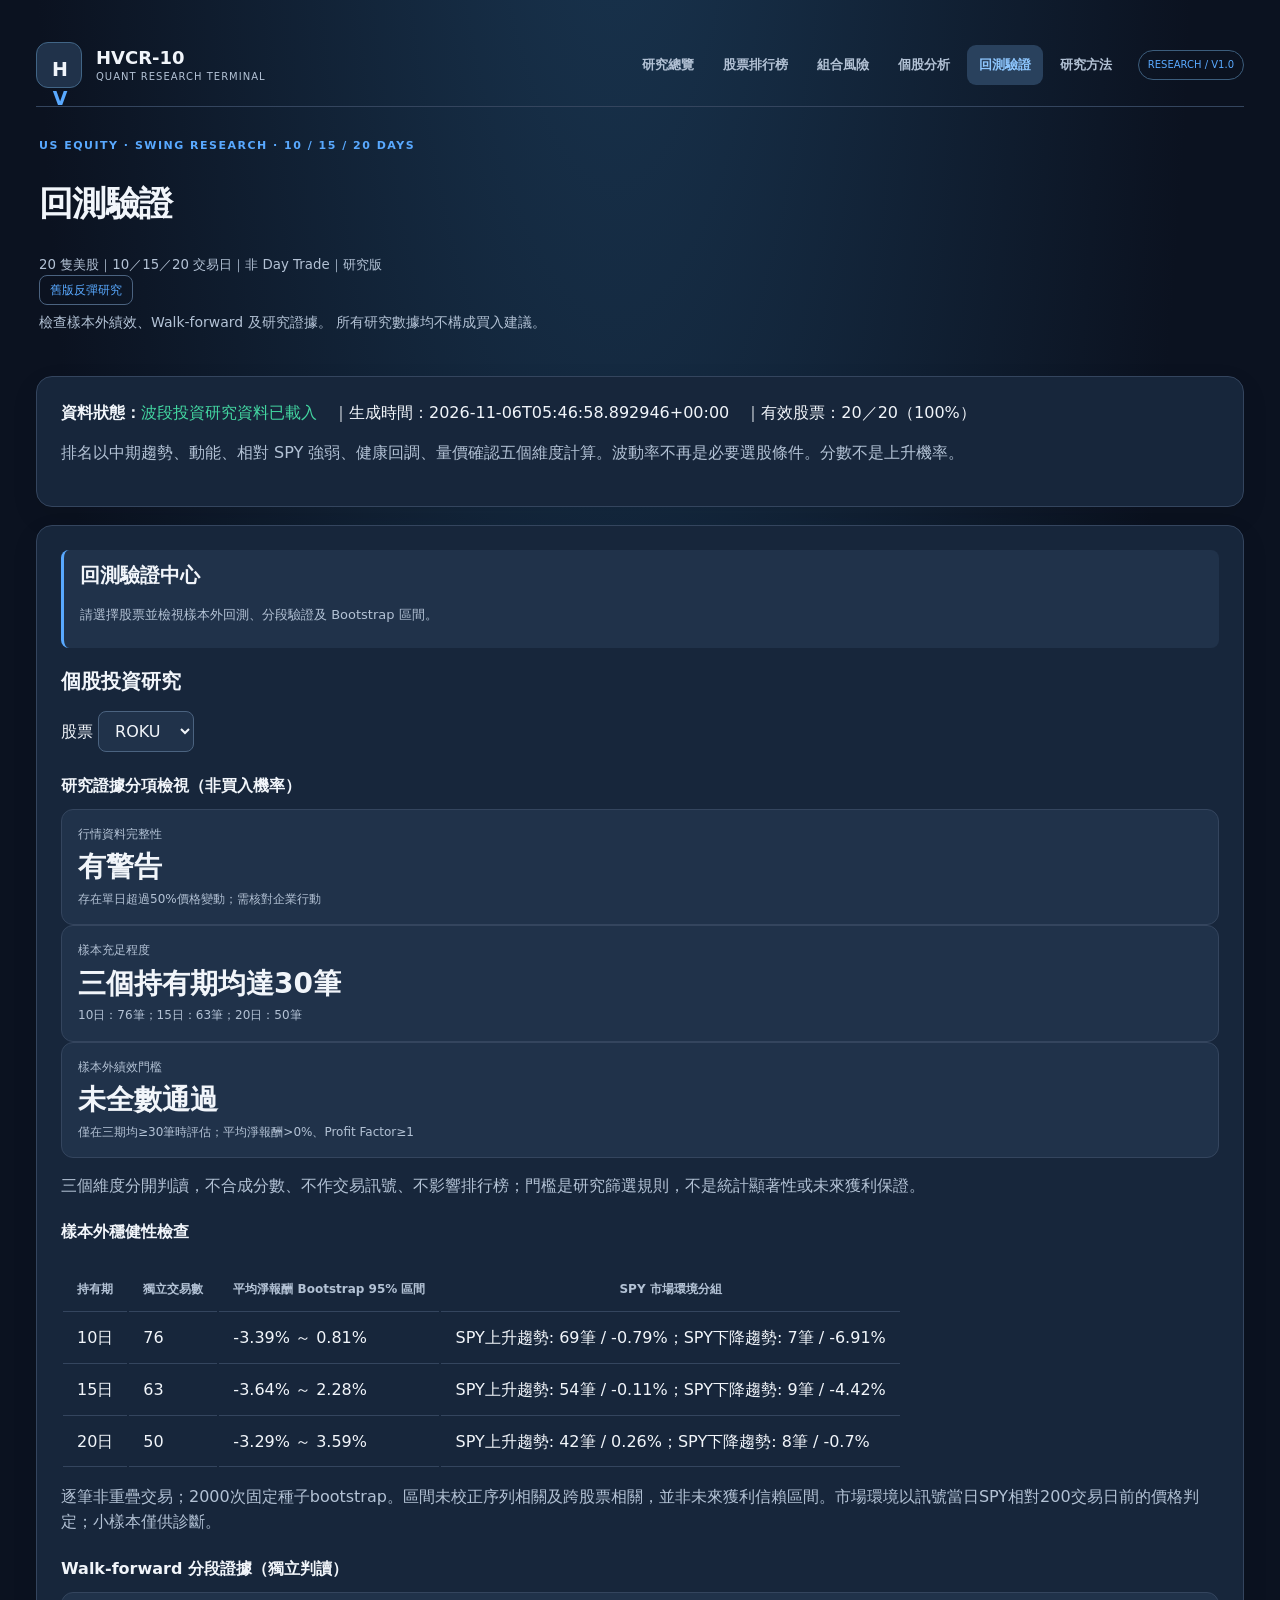
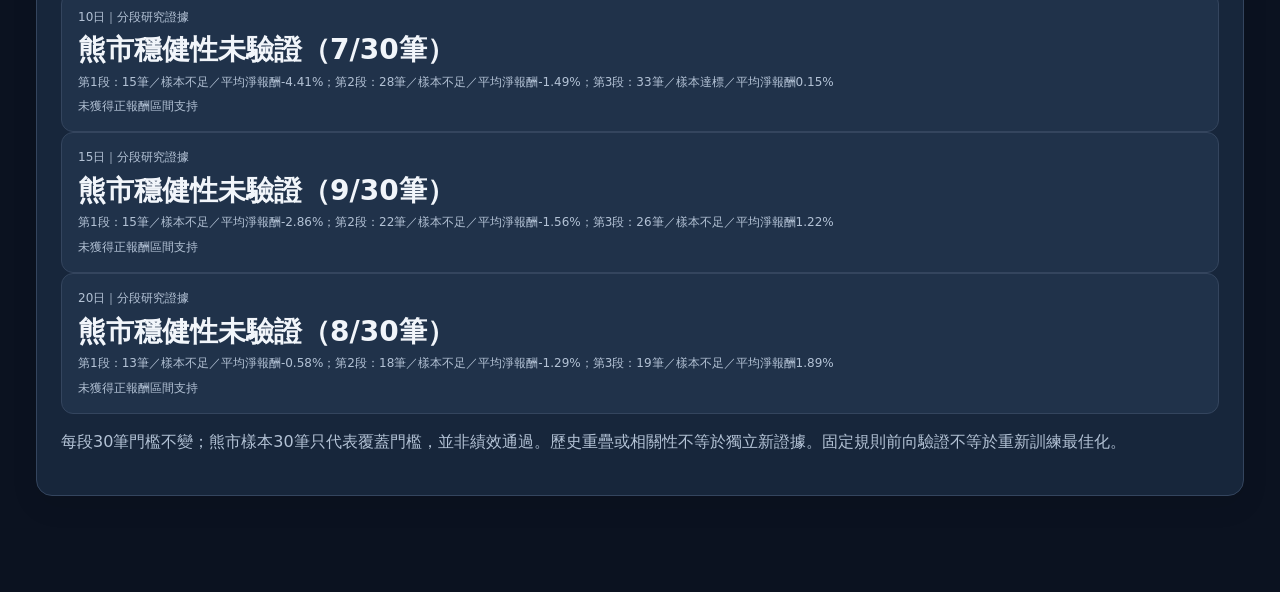
==== site/backtest.html @ 9430a30e "Add backtesting to six-section navigation" ====
<!doctype html><html lang="zh-Hant"><head><meta charset="utf-8"><meta name="viewport" content="width=device-width,initial-scale=1"><title>HVCR-10｜回測驗證</title><link rel="stylesheet" href="./quant-theme.css"><link rel="stylesheet" href="./workspace.css"></head><body data-page="backtest"><main id="top"><div class="terminal-shell"><div class="brand-mark">H<span>V</span></div><div class="brand-copy"><strong>HVCR-10</strong><small>QUANT RESEARCH TERMINAL</small></div><nav class="terminal-nav" aria-label="主要導覽"><a href="./overview.html">研究總覽</a><a href="./screener.html">股票排行榜</a><a href="./portfolio.html">組合風險</a><a href="./stock.html">個股分析</a><a href="./backtest.html">回測驗證</a><a href="./method.html">研究方法</a></nav><span class="terminal-version">RESEARCH / V1.0</span></div><div class="hero-head"><div class="hero-eyebrow">US EQUITY · SWING RESEARCH · 10 / 15 / 20 DAYS</div><div class="flex"><div><h1>回測驗證</h1><small>20 隻美股｜10／15／20 交易日｜非 Day Trade｜研究版</small></div><a href="./backtest.html">舊版反彈研究</a></div><p class="hero-subtitle">檢查樣本外績效、Walk-forward 及研究證據。 所有研究數據均不構成買入建議。</p></div>
<section class="panel" id="data-health"><div id="health">讀取報告中…</div><p class="muted">排名以中期趨勢、動能、相對 SPY 強弱、健康回調、量價確認五個維度計算。波動率不再是必要選股條件。分數不是上升機率。</p></section>
<div class="grid hero-metrics" id="summary"></div><section class="panel" id="exclusions" hidden></section><section class="panel overview-panel" id="overview" aria-label="快速研究概覽"><h2>10 秒研究總覽</h2><p class="muted">先看研究候選，再核對資料品質、財報風險及樣本證據。研究分數不是買入機率。</p><div class="grid" id="quick-overview"></div><div id="quick-list" class="scroll"></div></section>
<section class="panel" id="portfolio" aria-label="組合風險研究"><div class="flex"><h2>10／15／20 日組合風險研究</h2><label>持有期 <select id="portfolio-horizon"><option value="10">10 日</option><option value="15">15 日</option><option value="20">20 日</option></select></label></div><div id="portfolio-status" class="muted">載入組合研究資料中…</div><div id="portfolio-summary" class="grid"></div><div class="chart-grid"><div class="chart-card"><div class="chart-title">組合權益走勢 <small>歷史模擬 NAV</small></div><div id="equity-chart" class="chart-container"></div></div><div class="chart-card"><div class="chart-title">組合回撤 <small>相對歷史高點</small></div><div id="drawdown-chart" class="chart-container"></div></div></div><div id="portfolio-regime"></div><p class="muted">獨立研究組合、歷史模擬，非實盤績效；資金使用率與回撤不能視為未來預測。股票相關性為研究股票池的歷史日報酬相關性。</p></section>
<section class="panel" id="market-section"><h2>第一階段｜大市環境與事件風險</h2><div class="grid" id="market"></div><p class="muted">SPY／QQQ 趨勢與 VIX 只供風險判斷；財報日期未取得時顯示「待確認」，不代表沒有財報。</p></section>
<section class="panel" id="rankings"><div class="flex"><h2>投資研究機會排行榜</h2><div class="rank-controls"><label>搜尋 <input id="search-ticker" type="search" placeholder="股票代號" aria-label="搜尋股票代號"></label><label>狀態 <select id="filter-status"><option value="all">全部股票</option><option value="priority">優先研究</option><option value="watch">觀察名單</option></select></label><label>排序 <select id="sort"><option value="score">波段觀察分數（預設）</option><option value="mom">20日動能</option><option value="relative">相對 SPY 強度</option><option value="ticker">股票代號</option></select></label></div></div><div class="scroll"><table><thead><tr><th>排名</th><th>股票</th><th>價格</th><th>波段分數</th><th>研究狀態</th><th>財報風險</th><th>數據品質</th><th>20日動能</th><th>相對SPY</th><th>10日樣本外平均淨報酬</th><th>樣本數</th><th>行情日</th></tr></thead><tbody id="rows"></tbody></table></div><p><small>樣本外平均淨報酬是歷史測試結果，不是預測回報。排名不以該歷史回報直接排序，以免過度擬合。</small></p></section>
<section class="panel" id="stock"><div class="page-lead"><h2>回測驗證中心</h2><p>請選擇股票並檢視樣本外回測、分段驗證及 Bootstrap 區間。</p></div><div class="flex"><h2>個股投資研究</h2><label>股票 <select id="ticker"></select></label></div><div id="detail"></div><div id="research-confidence"></div><div id="risk-warnings"></div><div id="stage2"></div><div id="robustness"></div><div id="forward-evidence"></div></section>
<section class="panel" id="methodology"><h2>模型限制與方法</h2><p class="notice">目前為規則式研究分數，未經跨股票機率校準；尚未完整納入財報事件與估值因素；組合風險為歷史模擬，固定規則 walk-forward 並非重新調參驗證。不要將「優先研究」理解為買入建議。</p><p>回測：使用時間切分及 walk-forward 驗證；樣本外每隔持有期抽取非重疊候選日；候選日分數至少60分；訊號後下一交易日開盤入場，10／15／20交易日末收盤出場；單邊假設成本15bps、滑價10bps。這是歷史觀察，不是實際成交績效。</p></section>
</main><script defer src="./research-app.js"></script></body></html>
---- site/quant-theme.css ----
/* HVCR-10 Professional Quant Terminal Design System v1.0 */
:root{color-scheme:dark;--bg:#0B1220;--surface:#17263B;--surface-raised:#20324A;--surface-hover:#29415D;--border:#34455E;--border-strong:#4B6380;--text-primary:#F1F5FA;--text-secondary:#B3C2D5;--text-muted:#9BAEC4;--accent:#59A9FF;--positive:#43D6A1;--negative:#FF7185;--warning:#F3C66B;--font-ui:Inter,"Noto Sans TC",system-ui,-apple-system,sans-serif;--radius-sm:8px;--radius-md:12px;--radius-lg:16px;--space-2:8px;--space-3:12px;--space-4:16px;--space-6:24px}
*,*::before,*::after{box-sizing:border-box}
body{background:var(--bg);color:var(--text-primary);font-family:var(--font-ui);line-height:1.55}
.panel{background:var(--surface);border:1px solid var(--border);border-radius:var(--radius-lg);padding:var(--space-6)}
.stat,.metric,.hero>div{background:var(--surface-raised);border-radius:var(--radius-md);padding:var(--space-4)}
.stat b,.metric strong,.hero strong{font-variant-numeric:tabular-nums;font-weight:650}
h1,h2,h3,h4{color:var(--text-primary)}
small,.muted,th{color:var(--text-secondary)}
a{color:var(--accent);text-underline-offset:3px}
a:hover{color:#A8D5FF}
.good,.yes{color:var(--positive)}
.warn{color:var(--warning)}
.is-positive{color:var(--positive)}.is-negative{color:var(--negative)}.is-warning{color:var(--warning)}.is-selected{color:var(--accent)}
button,select,input{background:var(--surface-raised);color:var(--text-primary);border:1px solid var(--border-strong);border-radius:var(--radius-sm);min-height:40px;padding:9px 12px;font:inherit}
button{cursor:pointer}
button:hover,select:hover{background:var(--surface-hover)}
:focus-visible{outline:2px solid var(--accent);outline-offset:3px}
table{font-variant-numeric:tabular-nums}
th,td{border-bottom:1px solid var(--border);padding:12px 14px}
th{font-size:12px;font-weight:600}
tbody tr:hover{background:var(--surface-raised)}
.pill,.tag,.chip{border-color:var(--border-strong)}
.notice{border-left:3px solid var(--warning);background:#302B25;color:var(--text-primary);padding:12px 14px;border-radius:0 var(--radius-sm) var(--radius-sm) 0}
.bar{background:var(--surface-raised)}.bar i{background:var(--accent)}
.scroll{overflow-x:auto;-webkit-overflow-scrolling:touch}
@media(max-width:768px){main{padding:12px}.panel{padding:16px}.stat b,.metric strong,.hero strong{font-size:22px}th,td{padding:10px}}
@media(prefers-reduced-motion:reduce){*,*::before,*::after{animation-duration:.01ms!important;transition-duration:.01ms!important;scroll-behavior:auto!important}}

main{max-width:1440px;margin:auto;padding:20px 28px}.terminal-shell{display:flex;gap:14px;align-items:center;flex-wrap:wrap;border-bottom:1px solid var(--border);padding:14px 0}.brand-mark{padding:12px;border-radius:12px;background:var(--surface-raised);font-weight:800}.brand-mark span{color:var(--accent)}.brand-copy{display:flex;flex-direction:column}.terminal-nav{display:flex;gap:12px;flex-wrap:wrap;margin-left:auto}.terminal-nav a{font-size:13px;text-decoration:none}.terminal-version,.hero-eyebrow{color:var(--accent);font-size:11px}.hero-head{padding:32px 0}.hero-subtitle{color:var(--text-secondary)}.overview-panel{border-color:#365b7d}.hero-metrics .stat{background:#203b57}.rank-controls{display:flex;gap:10px;flex-wrap:wrap}.chart-grid{display:grid;grid-template-columns:repeat(2,minmax(0,1fr));gap:14px;margin:18px 0}.chart-card{background:#111e30;border:1px solid var(--border);border-radius:12px;padding:16px;min-width:0}.chart-title{font-weight:700}.chart-container svg{width:100%;height:220px}.chart-axis{display:flex;justify-content:space-between;color:var(--text-muted);font-size:11px}@media(max-width:768px){main{padding:12px}.chart-grid{grid-template-columns:1fr}.terminal-nav{order:3;width:100%;overflow:auto}.chart-container svg{height:170px}}
---- site/workspace.css ----
/* HVCR-10 Workspace v2 — six focused research pages */
body{background:radial-gradient(ellipse at 48% -15%,#193550 0%,transparent 62%),#0B1220}
main{max-width:1360px;margin:auto;padding:22px 28px 70px}
.terminal-shell{display:flex;align-items:center;gap:14px;flex-wrap:wrap;border-bottom:1px solid #34455E;padding:12px 0 18px}
.brand-mark{width:46px;height:46px;display:grid;place-items:center;border:1px solid #416586;background:#20324A;border-radius:12px;font-weight:800;font-size:19px;letter-spacing:-2px}
.brand-mark span{color:#59A9FF}.brand-copy{display:flex;flex-direction:column;line-height:1.35}.brand-copy strong{font-size:18px}.brand-copy small{font-size:10px;letter-spacing:1px}
.terminal-nav{display:flex;gap:5px;flex-wrap:wrap;margin-left:auto}.terminal-nav a{padding:10px 12px;text-decoration:none;border-radius:9px;color:#B3C2D5;font-size:13px;font-weight:600}.terminal-nav a:hover{background:#20324A;color:#F1F5FA}
body[data-page="overview"] .terminal-nav a[href$="overview.html"],body[data-page="screener"] .terminal-nav a[href$="screener.html"],body[data-page="stock"] .terminal-nav a[href$="stock.html"],body[data-page="backtest"] .terminal-nav a[href$="backtest.html"],body[data-page="portfolio"] .terminal-nav a[href$="portfolio.html"],body[data-page="method"] .terminal-nav a[href$="method.html"]{background:#29415D;color:#8EC7FF}
.terminal-version{font-size:10px;color:#59A9FF;border:1px solid #3C5D7C;padding:6px 9px;border-radius:20px}
.hero-head{padding:30px 3px 14px}.hero-head h1{font-size:clamp(26px,3vw,34px);letter-spacing:-.6px}.hero-eyebrow{color:#59A9FF;font-size:11px;font-weight:700;letter-spacing:1.5px;margin-bottom:8px}.hero-subtitle{color:#B3C2D5;font-size:14px;margin:10px 0}.hero-head .flex>a{font-size:12px;text-decoration:none;border:1px solid #4B6380;border-radius:8px;padding:7px 10px}
.panel{margin:18px 0;padding:24px;border-radius:16px;box-shadow:0 10px 28px #00000015}.panel h2{font-size:20px;margin:0 0 14px}.panel h3{font-size:16px;margin:22px 0 10px}
.grid{gap:14px}.stat{border:1px solid #34455E;display:flex;flex-direction:column;gap:7px}.stat b{font-size:clamp(20px,2.4vw,28px);line-height:1.2;font-variant-numeric:tabular-nums}.stat small{font-size:12px;line-height:1.45}
.hero-metrics .stat{background:linear-gradient(140deg,#203B57,#17263B)}.overview-panel{border-color:#3A5A7A;background:linear-gradient(140deg,#1B304A,#17263B)}
#quick-list{margin-top:18px}.rank-controls{display:flex;align-items:center;flex-wrap:wrap;gap:12px}.rank-controls label{display:flex;align-items:center;gap:8px;font-size:12px;color:#B3C2D5}
#rankings tbody button{background:#1E3C58;border-color:#3A6487;color:#A6D4FF;font-weight:700;min-height:32px;padding:5px 11px}#rankings td:nth-child(4){color:#59A9FF;font-weight:700}
.chart-grid{display:grid;grid-template-columns:repeat(2,minmax(0,1fr));gap:16px;margin:20px 0}.chart-card{background:#111F31;border:1px solid #34455E;border-radius:12px;padding:18px;min-width:0}.chart-title{font-size:14px;font-weight:700;display:flex;justify-content:space-between;gap:10px;margin-bottom:12px}.chart-container svg{display:block;width:100%;height:230px}.chart-axis{display:flex;justify-content:space-between;color:#9BAEC4;font-size:11px}
.page-lead{border-left:3px solid #59A9FF;padding:10px 16px;background:#20324A;border-radius:8px;margin-bottom:18px}.page-lead p{color:#B3C2D5;font-size:13px}
body[data-page="overview"] #rankings,body[data-page="overview"] #stock,body[data-page="overview"] #portfolio,body[data-page="overview"] #methodology{display:none}
body[data-page="screener"] #overview,body[data-page="screener"] #stock,body[data-page="screener"] #portfolio,body[data-page="screener"] #methodology,body[data-page="screener"] #market-section,body[data-page="screener"] .hero-metrics{display:none}
body[data-page="stock"] #overview,body[data-page="stock"] #rankings,body[data-page="stock"] #portfolio,body[data-page="stock"] #methodology,body[data-page="stock"] #market-section,body[data-page="stock"] .hero-metrics{display:none}
body[data-page="backtest"] #overview,body[data-page="backtest"] #rankings,body[data-page="backtest"] #portfolio,body[data-page="backtest"] #methodology,body[data-page="backtest"] #market-section,body[data-page="backtest"] .hero-metrics{display:none}
body[data-page="backtest"] #detail,body[data-page="backtest"] #risk-warnings,body[data-page="backtest"] #stage2{display:none}
body[data-page="portfolio"] #overview,body[data-page="portfolio"] #rankings,body[data-page="portfolio"] #stock,body[data-page="portfolio"] #methodology,body[data-page="portfolio"] #market-section,body[data-page="portfolio"] .hero-metrics{display:none}
body[data-page="method"] #overview,body[data-page="method"] #rankings,body[data-page="method"] #stock,body[data-page="method"] #portfolio,body[data-page="method"] .hero-metrics{display:none}
body[data-page="method"] #market-section{display:none}
@media(max-width:1080px){.terminal-nav{order:3;flex-basis:100%;margin-left:0;overflow-x:auto;flex-wrap:nowrap}.terminal-nav a{white-space:nowrap}}
@media(max-width:768px){main{padding:12px 12px 40px}.panel{padding:16px;margin:12px 0}.hero-head{padding:22px 2px 10px}.chart-grid{grid-template-columns:1fr}.chart-container svg{height:185px}.hero-metrics{grid-template-columns:repeat(2,minmax(0,1fr))}.rank-controls{width:100%}.rank-controls label{flex:1;min-width:120px}.rank-controls input{max-width:150px}}
@media(max-width:390px){.hero-metrics{grid-template-columns:1fr}.terminal-version{display:none}}
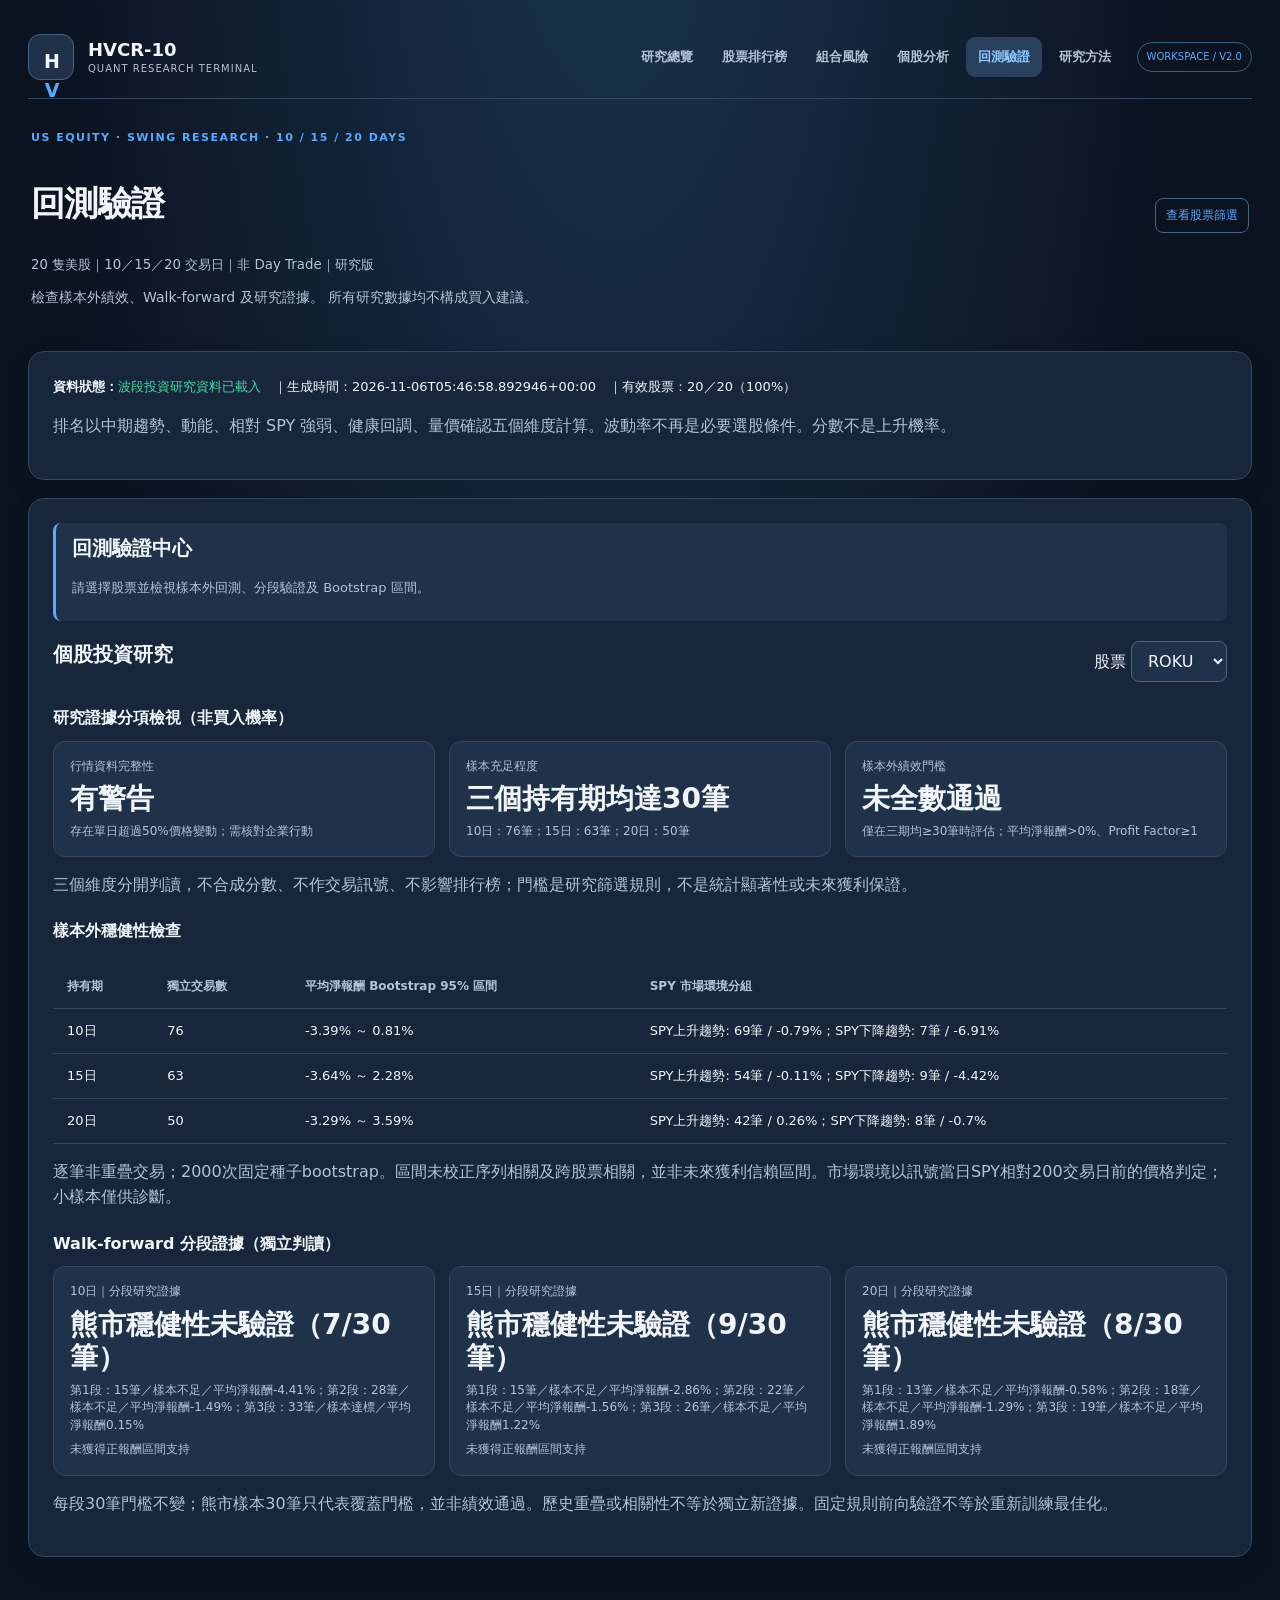
==== commit fefbb3c6: "Finalize workspace v2 labels and remove misleading legacy link" ====
--- a/site/backtest.html
+++ b/site/backtest.html
@@ -1,4 +1,4 @@
-<!doctype html><html lang="zh-Hant"><head><meta charset="utf-8"><meta name="viewport" content="width=device-width,initial-scale=1"><title>HVCR-10｜回測驗證</title><link rel="stylesheet" href="./quant-theme.css"><link rel="stylesheet" href="./workspace.css"></head><body data-page="backtest"><main id="top"><div class="terminal-shell"><div class="brand-mark">H<span>V</span></div><div class="brand-copy"><strong>HVCR-10</strong><small>QUANT RESEARCH TERMINAL</small></div><nav class="terminal-nav" aria-label="主要導覽"><a href="./overview.html">研究總覽</a><a href="./screener.html">股票排行榜</a><a href="./portfolio.html">組合風險</a><a href="./stock.html">個股分析</a><a href="./backtest.html">回測驗證</a><a href="./method.html">研究方法</a></nav><span class="terminal-version">RESEARCH / V1.0</span></div><div class="hero-head"><div class="hero-eyebrow">US EQUITY · SWING RESEARCH · 10 / 15 / 20 DAYS</div><div class="flex"><div><h1>回測驗證</h1><small>20 隻美股｜10／15／20 交易日｜非 Day Trade｜研究版</small></div><a href="./backtest.html">舊版反彈研究</a></div><p class="hero-subtitle">檢查樣本外績效、Walk-forward 及研究證據。 所有研究數據均不構成買入建議。</p></div>
+<!doctype html><html lang="zh-Hant"><head><meta charset="utf-8"><meta name="viewport" content="width=device-width,initial-scale=1"><title>HVCR-10｜回測驗證</title><link rel="stylesheet" href="./quant-theme.css"><link rel="stylesheet" href="./workspace.css"></head><body data-page="backtest"><main id="top"><div class="terminal-shell"><div class="brand-mark">H<span>V</span></div><div class="brand-copy"><strong>HVCR-10</strong><small>QUANT RESEARCH TERMINAL</small></div><nav class="terminal-nav" aria-label="主要導覽"><a href="./overview.html">研究總覽</a><a href="./screener.html">股票排行榜</a><a href="./portfolio.html">組合風險</a><a href="./stock.html">個股分析</a><a href="./backtest.html">回測驗證</a><a href="./method.html">研究方法</a></nav><span class="terminal-version">WORKSPACE / V2.0</span></div><div class="hero-head"><div class="hero-eyebrow">US EQUITY · SWING RESEARCH · 10 / 15 / 20 DAYS</div><div class="flex"><div><h1>回測驗證</h1><small>20 隻美股｜10／15／20 交易日｜非 Day Trade｜研究版</small></div><a href="./screener.html">查看股票篩選</a></div><p class="hero-subtitle">檢查樣本外績效、Walk-forward 及研究證據。 所有研究數據均不構成買入建議。</p></div>
 <section class="panel" id="data-health"><div id="health">讀取報告中…</div><p class="muted">排名以中期趨勢、動能、相對 SPY 強弱、健康回調、量價確認五個維度計算。波動率不再是必要選股條件。分數不是上升機率。</p></section>
 <div class="grid hero-metrics" id="summary"></div><section class="panel" id="exclusions" hidden></section><section class="panel overview-panel" id="overview" aria-label="快速研究概覽"><h2>10 秒研究總覽</h2><p class="muted">先看研究候選，再核對資料品質、財報風險及樣本證據。研究分數不是買入機率。</p><div class="grid" id="quick-overview"></div><div id="quick-list" class="scroll"></div></section>
 <section class="panel" id="portfolio" aria-label="組合風險研究"><div class="flex"><h2>10／15／20 日組合風險研究</h2><label>持有期 <select id="portfolio-horizon"><option value="10">10 日</option><option value="15">15 日</option><option value="20">20 日</option></select></label></div><div id="portfolio-status" class="muted">載入組合研究資料中…</div><div id="portfolio-summary" class="grid"></div><div class="chart-grid"><div class="chart-card"><div class="chart-title">組合權益走勢 <small>歷史模擬 NAV</small></div><div id="equity-chart" class="chart-container"></div></div><div class="chart-card"><div class="chart-title">組合回撤 <small>相對歷史高點</small></div><div id="drawdown-chart" class="chart-container"></div></div></div><div id="portfolio-regime"></div><p class="muted">獨立研究組合、歷史模擬，非實盤績效；資金使用率與回撤不能視為未來預測。股票相關性為研究股票池的歷史日報酬相關性。</p></section>
--- a/site/workspace.css
+++ b/site/workspace.css
@@ -26,3 +26,18 @@
 @media(max-width:1080px){.terminal-nav{order:3;flex-basis:100%;margin-left:0;overflow-x:auto;flex-wrap:nowrap}.terminal-nav a{white-space:nowrap}}
 @media(max-width:768px){main{padding:12px 12px 40px}.panel{padding:16px;margin:12px 0}.hero-head{padding:22px 2px 10px}.chart-grid{grid-template-columns:1fr}.chart-container svg{height:185px}.hero-metrics{grid-template-columns:repeat(2,minmax(0,1fr))}.rank-controls{width:100%}.rank-controls label{flex:1;min-width:120px}.rank-controls input{max-width:150px}}
 @media(max-width:390px){.hero-metrics{grid-template-columns:1fr}.terminal-version{display:none}}
+
+/* Restored layout primitives formerly defined inline in swing.html */
+html{scroll-behavior:smooth}body{margin:0}h1,h2,h3,p{overflow-wrap:break-word}
+.grid{display:grid;grid-template-columns:repeat(auto-fit,minmax(min(100%,210px),1fr));gap:14px}
+.flex{display:flex;align-items:center;justify-content:space-between;gap:14px;flex-wrap:wrap}
+.stat{min-width:0}.stat small,.stat b{display:block}
+table{width:100%;border-collapse:collapse;text-align:left;font-size:13px}
+th{white-space:nowrap}td{vertical-align:top}button{transition:background .15s}
+.scroll{max-width:100%}.bar{height:9px;border-radius:20px;overflow:hidden}.bar i{display:block;height:100%;border-radius:20px}
+#rankings .scroll{margin-top:16px}#rankings table{min-width:1060px}
+#quick-list table{min-width:650px}#stock .scroll table{min-width:620px}
+#health{font-size:13px;line-height:1.7}.hero-head small{color:#B3C2D5}
+#portfolio-summary .stat b{font-size:23px}
+@media(max-width:768px){.grid{grid-template-columns:repeat(2,minmax(0,1fr))}.flex{align-items:flex-start}.stat{padding:12px}.stat b{font-size:21px}}
+@media(max-width:430px){.grid{grid-template-columns:1fr}#portfolio-summary.grid,#quick-overview.grid{grid-template-columns:repeat(2,minmax(0,1fr))}}
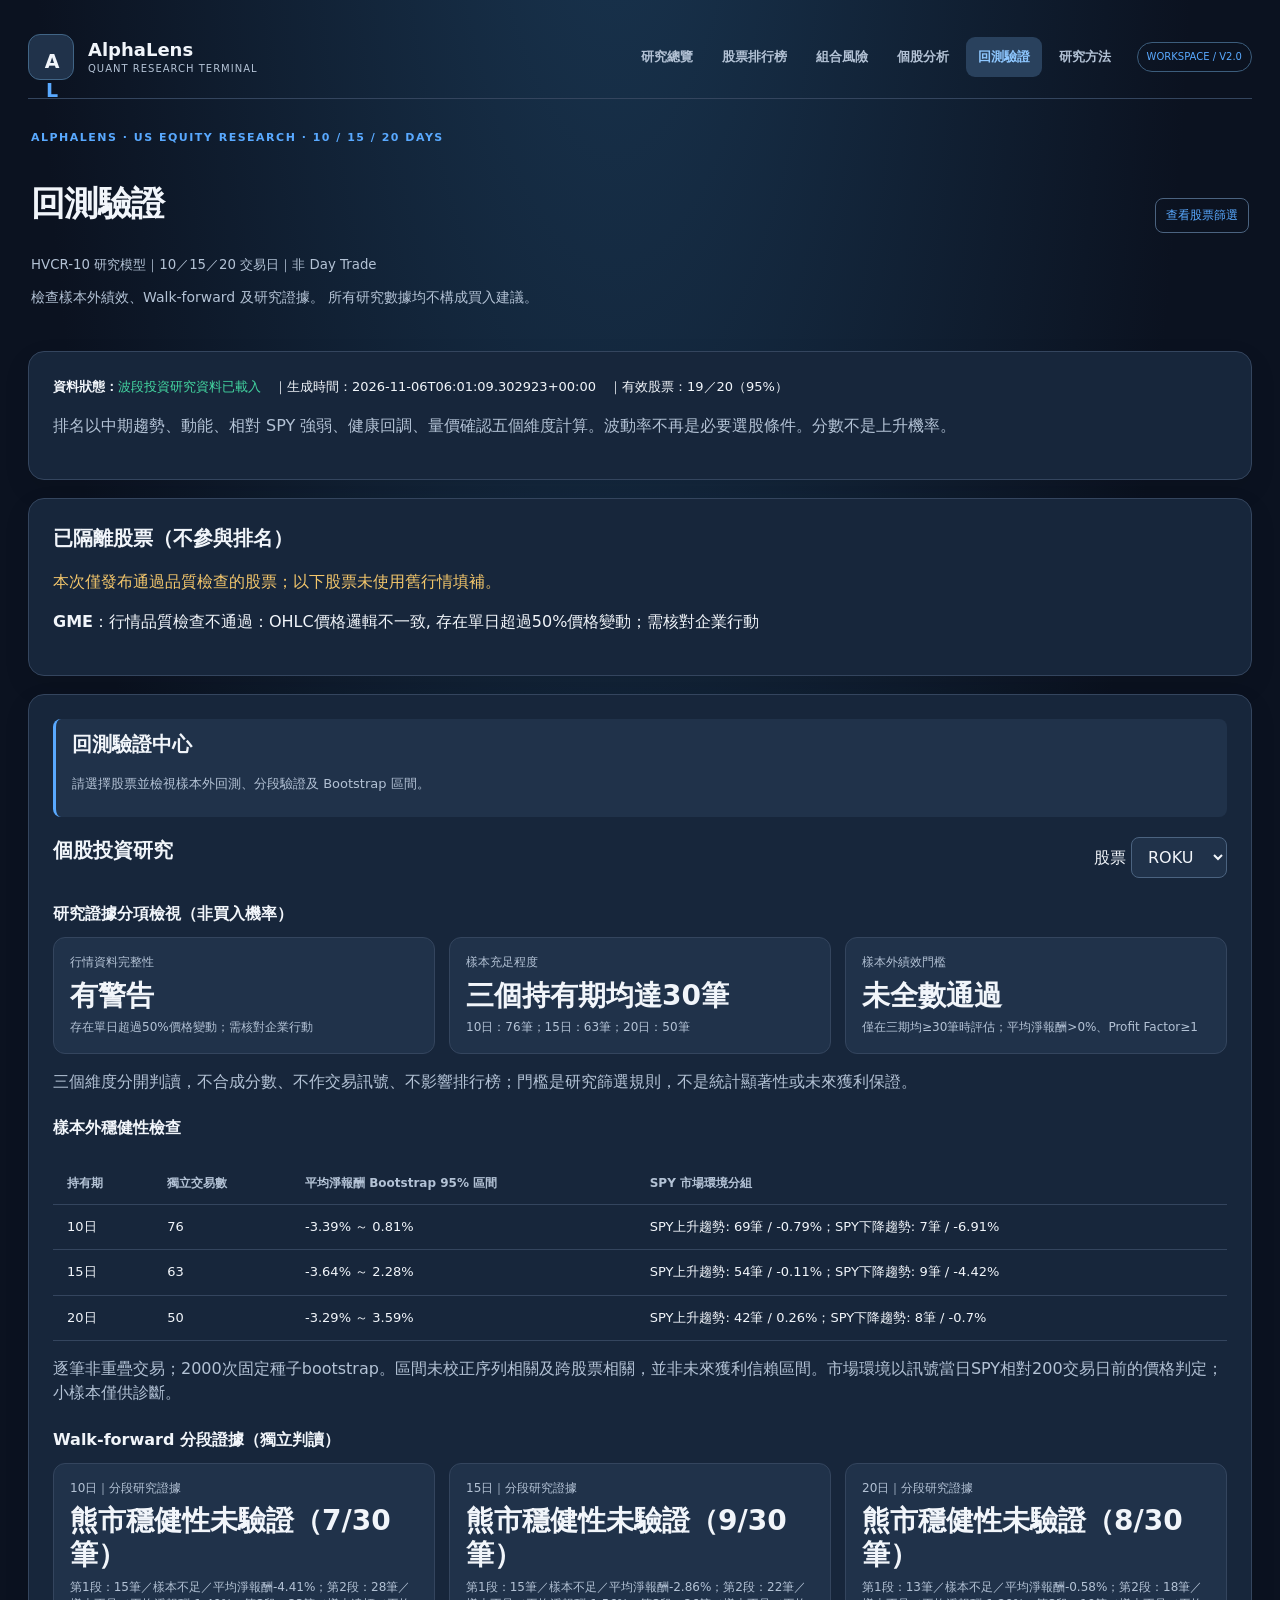
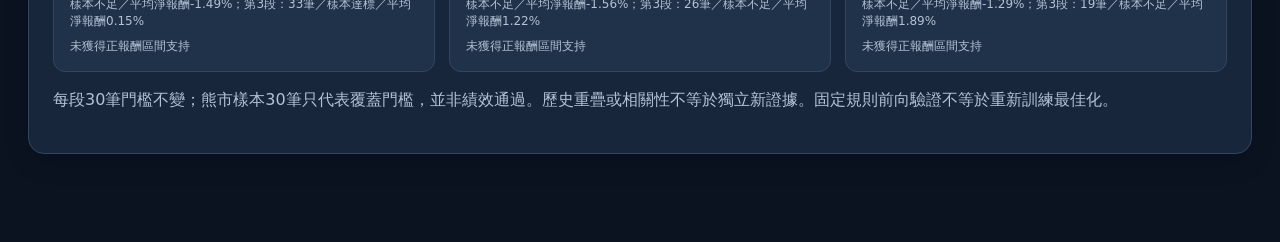
==== commit 938ca3ec: "Rebrand site/backtest.html as AlphaLens research terminal" ====
--- a/site/backtest.html
+++ b/site/backtest.html
@@ -1,4 +1,4 @@
-<!doctype html><html lang="zh-Hant"><head><meta charset="utf-8"><meta name="viewport" content="width=device-width,initial-scale=1"><title>HVCR-10｜回測驗證</title><link rel="stylesheet" href="./quant-theme.css"><link rel="stylesheet" href="./workspace.css"></head><body data-page="backtest"><main id="top"><div class="terminal-shell"><div class="brand-mark">H<span>V</span></div><div class="brand-copy"><strong>HVCR-10</strong><small>QUANT RESEARCH TERMINAL</small></div><nav class="terminal-nav" aria-label="主要導覽"><a href="./overview.html">研究總覽</a><a href="./screener.html">股票排行榜</a><a href="./portfolio.html">組合風險</a><a href="./stock.html">個股分析</a><a href="./backtest.html">回測驗證</a><a href="./method.html">研究方法</a></nav><span class="terminal-version">WORKSPACE / V2.0</span></div><div class="hero-head"><div class="hero-eyebrow">US EQUITY · SWING RESEARCH · 10 / 15 / 20 DAYS</div><div class="flex"><div><h1>回測驗證</h1><small>20 隻美股｜10／15／20 交易日｜非 Day Trade｜研究版</small></div><a href="./screener.html">查看股票篩選</a></div><p class="hero-subtitle">檢查樣本外績效、Walk-forward 及研究證據。 所有研究數據均不構成買入建議。</p></div>
+<!doctype html><html lang="zh-Hant"><head><meta charset="utf-8"><meta name="viewport" content="width=device-width,initial-scale=1"><title>AlphaLens｜回測驗證</title><link rel="stylesheet" href="./quant-theme.css"><link rel="stylesheet" href="./workspace.css"></head><body data-page="backtest"><main id="top"><div class="terminal-shell"><div class="brand-mark">A<span>L</span></div><div class="brand-copy"><strong>AlphaLens</strong><small>QUANT RESEARCH TERMINAL</small></div><nav class="terminal-nav" aria-label="主要導覽"><a href="./overview.html">研究總覽</a><a href="./screener.html">股票排行榜</a><a href="./portfolio.html">組合風險</a><a href="./stock.html">個股分析</a><a href="./backtest.html">回測驗證</a><a href="./method.html">研究方法</a></nav><span class="terminal-version">WORKSPACE / V2.0</span></div><div class="hero-head"><div class="hero-eyebrow">ALPHALENS · US EQUITY RESEARCH · 10 / 15 / 20 DAYS</div><div class="flex"><div><h1>回測驗證</h1><small>HVCR-10 研究模型｜10／15／20 交易日｜非 Day Trade</small></div><a href="./screener.html">查看股票篩選</a></div><p class="hero-subtitle">檢查樣本外績效、Walk-forward 及研究證據。 所有研究數據均不構成買入建議。</p></div>
 <section class="panel" id="data-health"><div id="health">讀取報告中…</div><p class="muted">排名以中期趨勢、動能、相對 SPY 強弱、健康回調、量價確認五個維度計算。波動率不再是必要選股條件。分數不是上升機率。</p></section>
 <div class="grid hero-metrics" id="summary"></div><section class="panel" id="exclusions" hidden></section><section class="panel overview-panel" id="overview" aria-label="快速研究概覽"><h2>10 秒研究總覽</h2><p class="muted">先看研究候選，再核對資料品質、財報風險及樣本證據。研究分數不是買入機率。</p><div class="grid" id="quick-overview"></div><div id="quick-list" class="scroll"></div></section>
 <section class="panel" id="portfolio" aria-label="組合風險研究"><div class="flex"><h2>10／15／20 日組合風險研究</h2><label>持有期 <select id="portfolio-horizon"><option value="10">10 日</option><option value="15">15 日</option><option value="20">20 日</option></select></label></div><div id="portfolio-status" class="muted">載入組合研究資料中…</div><div id="portfolio-summary" class="grid"></div><div class="chart-grid"><div class="chart-card"><div class="chart-title">組合權益走勢 <small>歷史模擬 NAV</small></div><div id="equity-chart" class="chart-container"></div></div><div class="chart-card"><div class="chart-title">組合回撤 <small>相對歷史高點</small></div><div id="drawdown-chart" class="chart-container"></div></div></div><div id="portfolio-regime"></div><p class="muted">獨立研究組合、歷史模擬，非實盤績效；資金使用率與回撤不能視為未來預測。股票相關性為研究股票池的歷史日報酬相關性。</p></section>
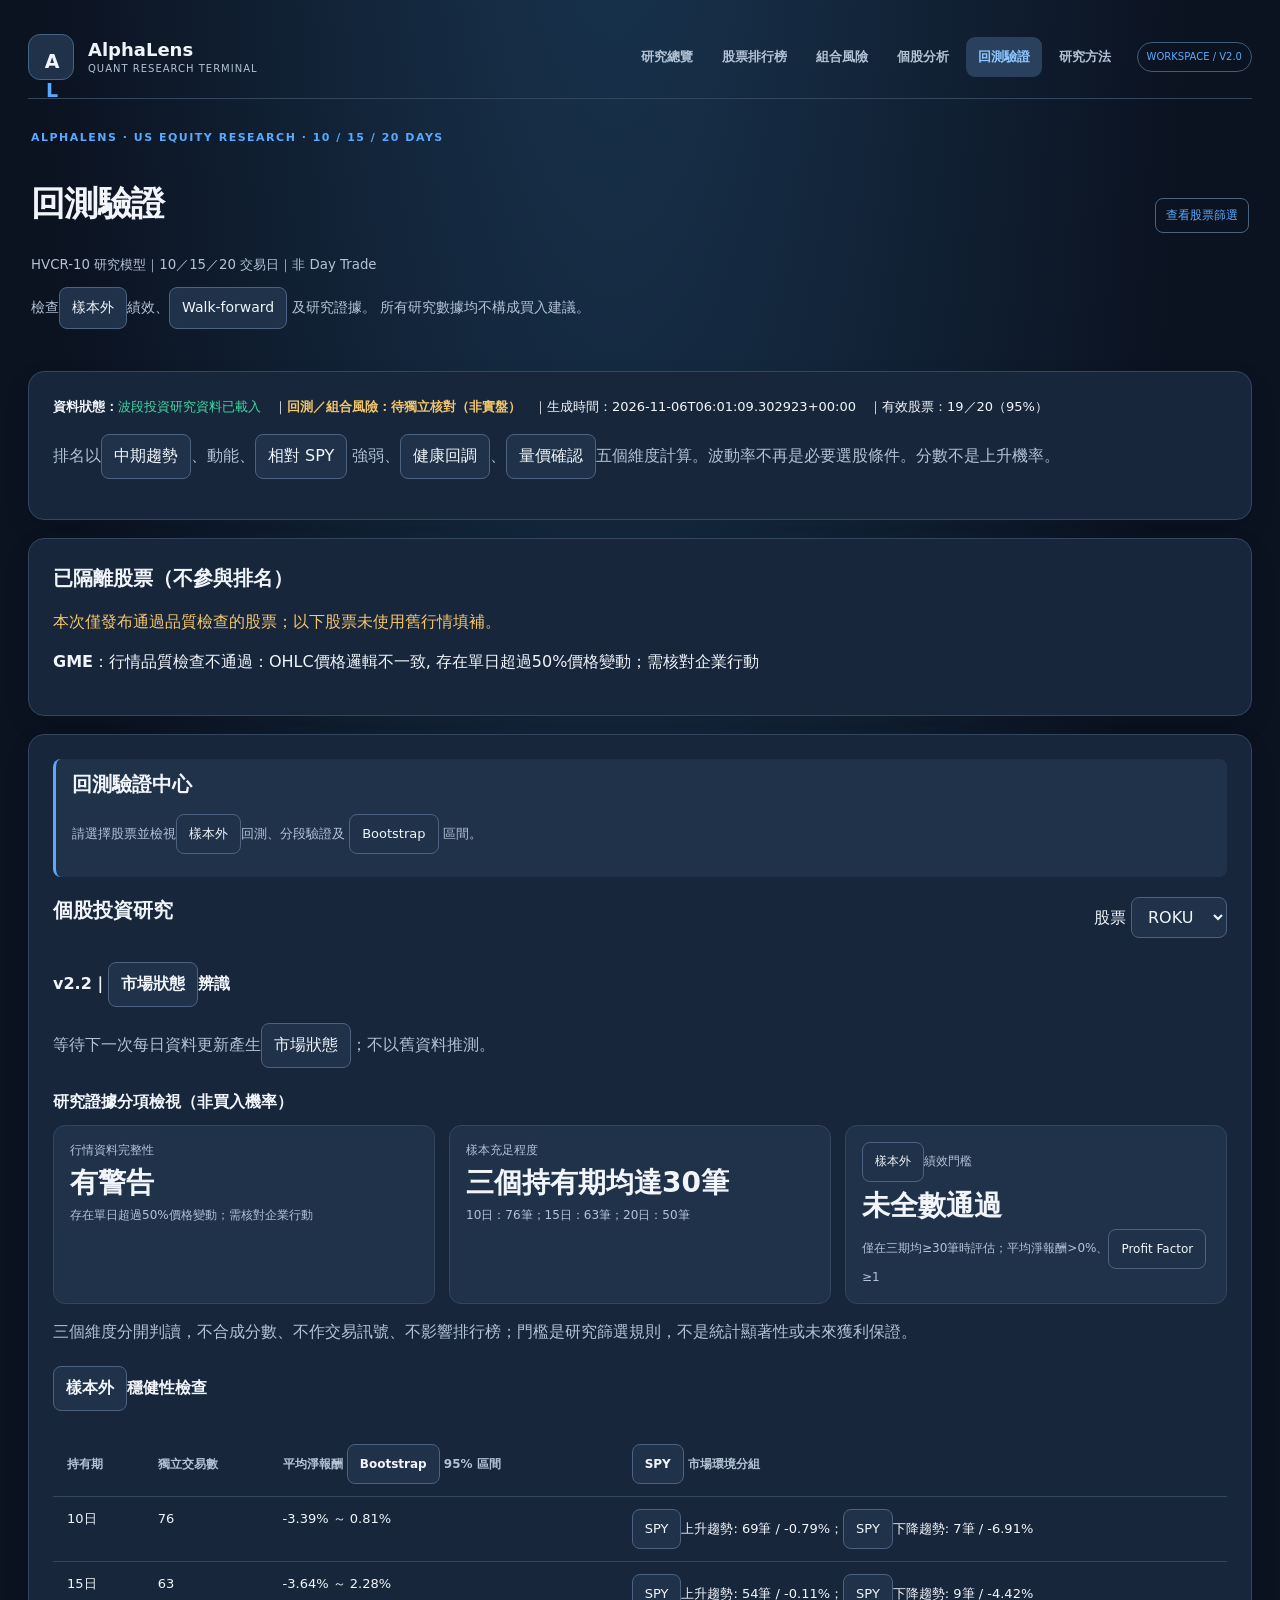
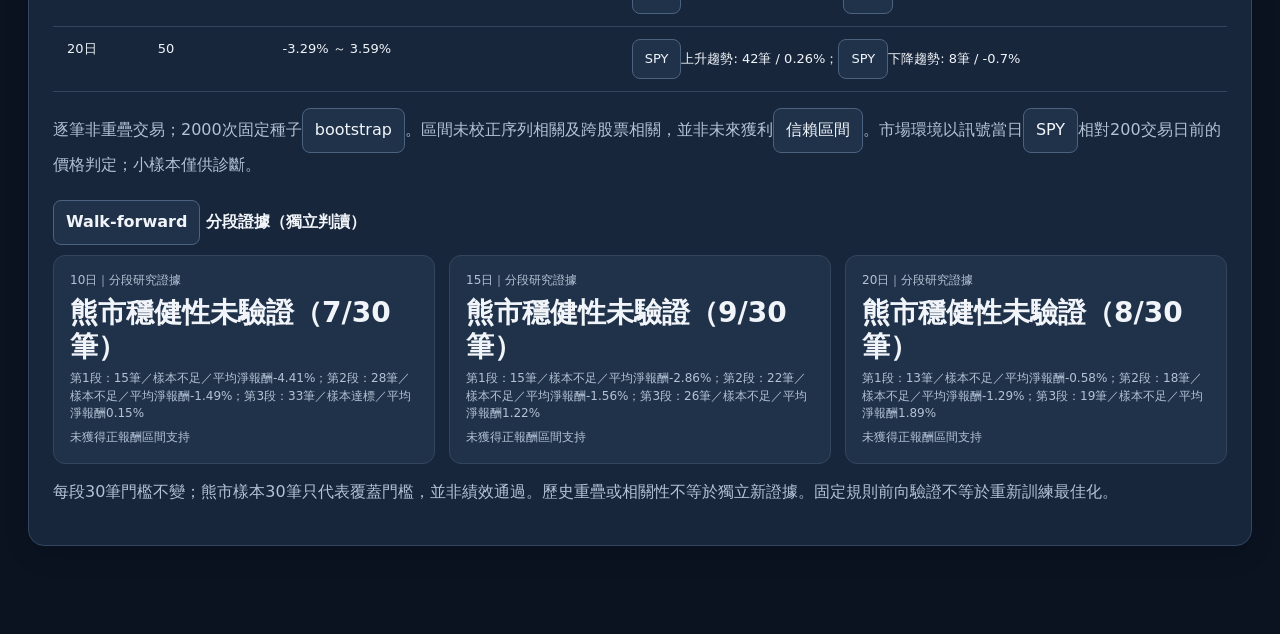
==== commit 1937e841: "Enable illustrated click glossary on backtest.html" ====
--- a/site/backtest.html
+++ b/site/backtest.html
@@ -6,4 +6,4 @@
 <section class="panel" id="rankings"><div class="flex"><h2>投資研究機會排行榜</h2><div class="rank-controls"><label>搜尋 <input id="search-ticker" type="search" placeholder="股票代號" aria-label="搜尋股票代號"></label><label>狀態 <select id="filter-status"><option value="all">全部股票</option><option value="priority">優先研究</option><option value="watch">觀察名單</option></select></label><label>排序 <select id="sort"><option value="score">波段觀察分數（預設）</option><option value="mom">20日動能</option><option value="relative">相對 SPY 強度</option><option value="ticker">股票代號</option></select></label></div></div><div class="scroll"><table><thead><tr><th>排名</th><th>股票</th><th>價格</th><th>波段分數</th><th>研究狀態</th><th>財報風險</th><th>數據品質</th><th>20日動能</th><th>相對SPY</th><th>10日樣本外平均淨報酬</th><th>樣本數</th><th>行情日</th></tr></thead><tbody id="rows"></tbody></table></div><p><small>樣本外平均淨報酬是歷史測試結果，不是預測回報。排名不以該歷史回報直接排序，以免過度擬合。</small></p></section>
 <section class="panel" id="stock"><div class="page-lead"><h2>回測驗證中心</h2><p>請選擇股票並檢視樣本外回測、分段驗證及 Bootstrap 區間。</p></div><div class="flex"><h2>個股投資研究</h2><label>股票 <select id="ticker"></select></label></div><div id="detail"></div><div id="research-confidence"></div><div id="risk-warnings"></div><div id="stage2"></div><div id="robustness"></div><div id="forward-evidence"></div></section>
 <section class="panel" id="methodology"><h2>模型限制與方法</h2><p class="notice">目前為規則式研究分數，未經跨股票機率校準；尚未完整納入財報事件與估值因素；組合風險為歷史模擬，固定規則 walk-forward 並非重新調參驗證。不要將「優先研究」理解為買入建議。</p><p>回測：使用時間切分及 walk-forward 驗證；樣本外每隔持有期抽取非重疊候選日；候選日分數至少60分；訊號後下一交易日開盤入場，10／15／20交易日末收盤出場；單邊假設成本15bps、滑價10bps。這是歷史觀察，不是實際成交績效。</p></section>
-</main><script defer src="./research-app.js"></script></body></html>+</main><script defer src="./research-app.js"></script><script defer src="./glossary.js"></script></body></html>
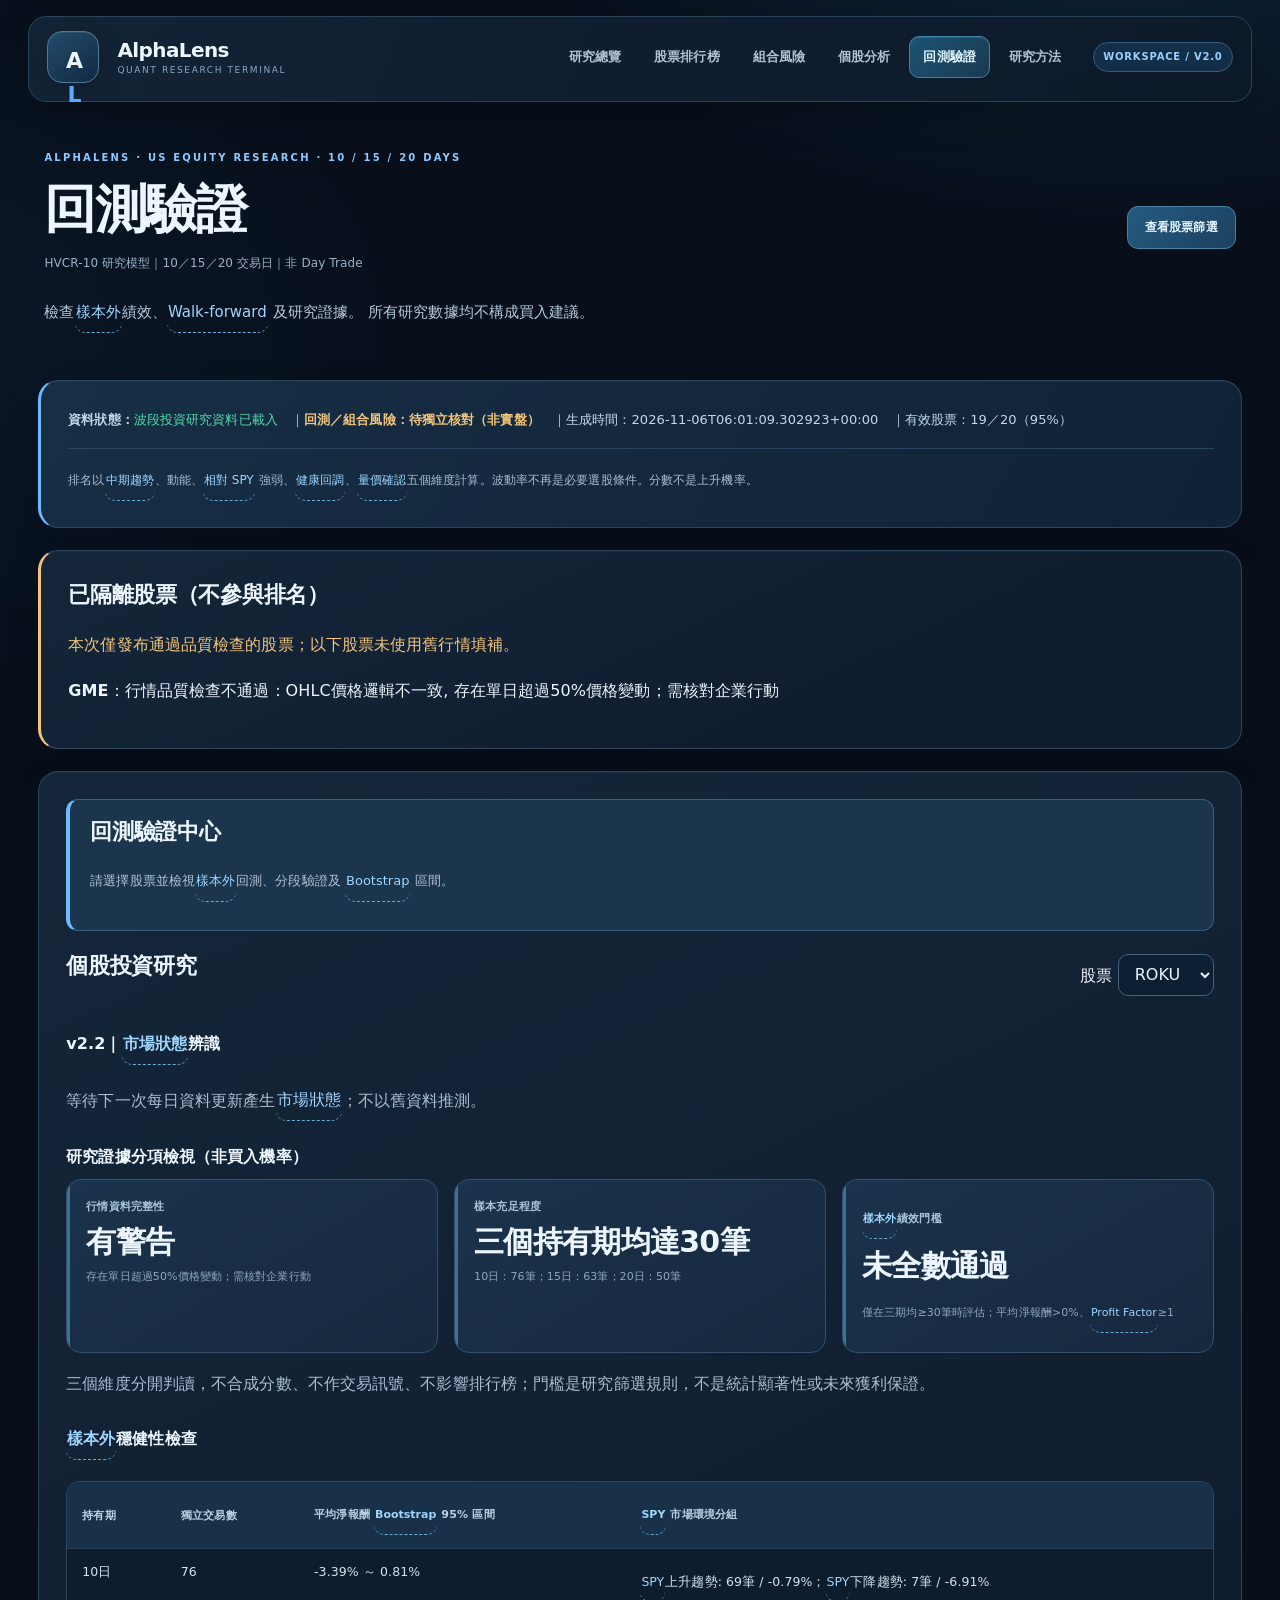
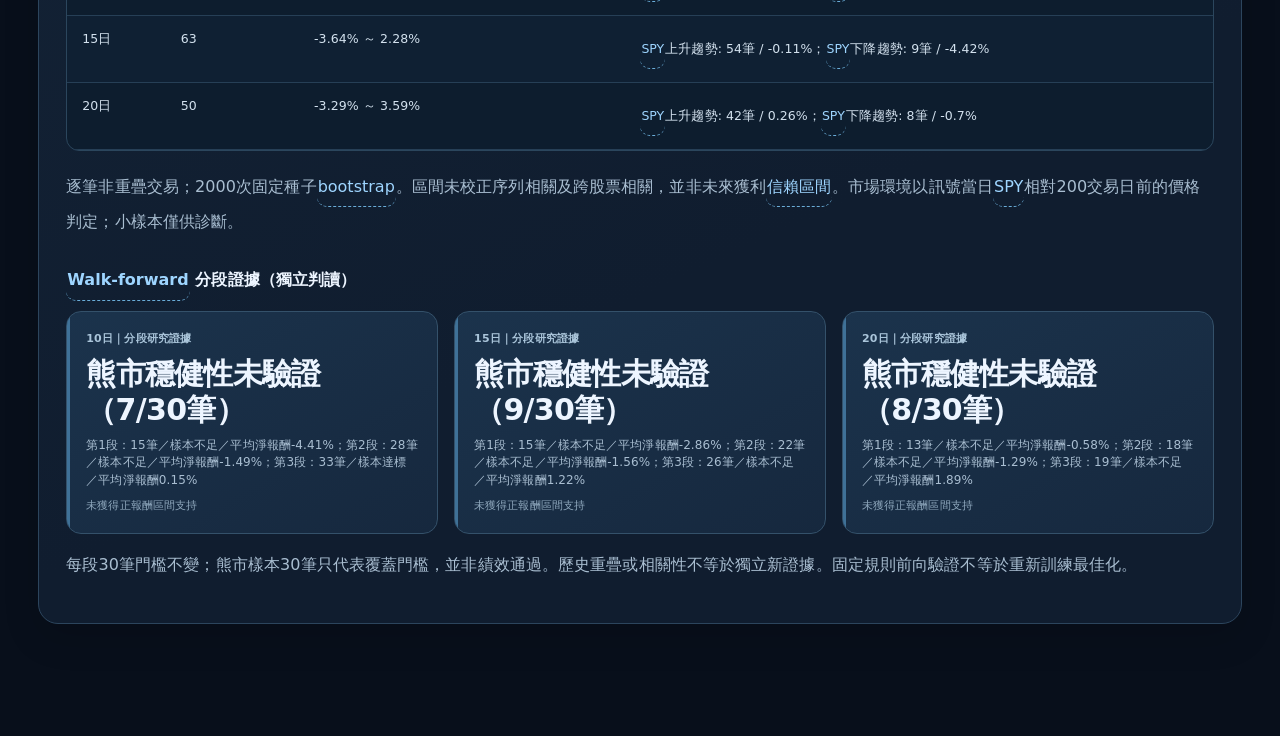
==== commit 628eea24: "Apply v3 design system to backtest.html" ====
--- a/site/backtest.html
+++ b/site/backtest.html
@@ -1,4 +1,4 @@
-<!doctype html><html lang="zh-Hant"><head><meta charset="utf-8"><meta name="viewport" content="width=device-width,initial-scale=1"><title>AlphaLens｜回測驗證</title><link rel="stylesheet" href="./quant-theme.css"><link rel="stylesheet" href="./workspace.css"></head><body data-page="backtest"><main id="top"><div class="terminal-shell"><div class="brand-mark">A<span>L</span></div><div class="brand-copy"><strong>AlphaLens</strong><small>QUANT RESEARCH TERMINAL</small></div><nav class="terminal-nav" aria-label="主要導覽"><a href="./overview.html">研究總覽</a><a href="./screener.html">股票排行榜</a><a href="./portfolio.html">組合風險</a><a href="./stock.html">個股分析</a><a href="./backtest.html">回測驗證</a><a href="./method.html">研究方法</a></nav><span class="terminal-version">WORKSPACE / V2.0</span></div><div class="hero-head"><div class="hero-eyebrow">ALPHALENS · US EQUITY RESEARCH · 10 / 15 / 20 DAYS</div><div class="flex"><div><h1>回測驗證</h1><small>HVCR-10 研究模型｜10／15／20 交易日｜非 Day Trade</small></div><a href="./screener.html">查看股票篩選</a></div><p class="hero-subtitle">檢查樣本外績效、Walk-forward 及研究證據。 所有研究數據均不構成買入建議。</p></div>
+<!doctype html><html lang="zh-Hant"><head><meta charset="utf-8"><meta name="viewport" content="width=device-width,initial-scale=1"><title>AlphaLens｜回測驗證</title><link rel="stylesheet" href="./quant-theme.css"><link rel="stylesheet" href="./workspace.css"><link rel="stylesheet" href="./design-v3.css"></head><body data-page="backtest"><main id="top"><div class="terminal-shell"><div class="brand-mark">A<span>L</span></div><div class="brand-copy"><strong>AlphaLens</strong><small>QUANT RESEARCH TERMINAL</small></div><nav class="terminal-nav" aria-label="主要導覽"><a href="./overview.html">研究總覽</a><a href="./screener.html">股票排行榜</a><a href="./portfolio.html">組合風險</a><a href="./stock.html">個股分析</a><a href="./backtest.html">回測驗證</a><a href="./method.html">研究方法</a></nav><span class="terminal-version">WORKSPACE / V2.0</span></div><div class="hero-head"><div class="hero-eyebrow">ALPHALENS · US EQUITY RESEARCH · 10 / 15 / 20 DAYS</div><div class="flex"><div><h1>回測驗證</h1><small>HVCR-10 研究模型｜10／15／20 交易日｜非 Day Trade</small></div><a href="./screener.html">查看股票篩選</a></div><p class="hero-subtitle">檢查樣本外績效、Walk-forward 及研究證據。 所有研究數據均不構成買入建議。</p></div>
 <section class="panel" id="data-health"><div id="health">讀取報告中…</div><p class="muted">排名以中期趨勢、動能、相對 SPY 強弱、健康回調、量價確認五個維度計算。波動率不再是必要選股條件。分數不是上升機率。</p></section>
 <div class="grid hero-metrics" id="summary"></div><section class="panel" id="exclusions" hidden></section><section class="panel overview-panel" id="overview" aria-label="快速研究概覽"><h2>10 秒研究總覽</h2><p class="muted">先看研究候選，再核對資料品質、財報風險及樣本證據。研究分數不是買入機率。</p><div class="grid" id="quick-overview"></div><div id="quick-list" class="scroll"></div></section>
 <section class="panel" id="portfolio" aria-label="組合風險研究"><div class="flex"><h2>10／15／20 日組合風險研究</h2><label>持有期 <select id="portfolio-horizon"><option value="10">10 日</option><option value="15">15 日</option><option value="20">20 日</option></select></label></div><div id="portfolio-status" class="muted">載入組合研究資料中…</div><div id="portfolio-summary" class="grid"></div><div class="chart-grid"><div class="chart-card"><div class="chart-title">組合權益走勢 <small>歷史模擬 NAV</small></div><div id="equity-chart" class="chart-container"></div></div><div class="chart-card"><div class="chart-title">組合回撤 <small>相對歷史高點</small></div><div id="drawdown-chart" class="chart-container"></div></div></div><div id="portfolio-regime"></div><p class="muted">獨立研究組合、歷史模擬，非實盤績效；資金使用率與回撤不能視為未來預測。股票相關性為研究股票池的歷史日報酬相關性。</p></section>
--- a/site/workspace.css
+++ b/site/workspace.css
@@ -41,3 +41,17 @@
 #portfolio-summary .stat b{font-size:23px}
 @media(max-width:768px){.grid{grid-template-columns:repeat(2,minmax(0,1fr))}.flex{align-items:flex-start}.stat{padding:12px}.stat b{font-size:21px}}
 @media(max-width:430px){.grid{grid-template-columns:1fr}#portfolio-summary.grid,#quick-overview.grid{grid-template-columns:repeat(2,minmax(0,1fr))}}
+
+/* Accessible, illustrated glossary across all six research pages */
+.glossary-term{display:inline;border:0;border-bottom:1px dashed #77bdf7;background:transparent;color:#a5d6ff;font:inherit;font-weight:inherit;line-height:inherit;padding:0 1px;cursor:help;text-align:inherit}
+.glossary-term:hover,.glossary-term:focus-visible{color:#fff;background:#294766;outline:2px solid transparent;border-radius:3px}
+.glossary-modal{width:min(440px,calc(100vw - 32px));max-height:calc(100dvh - 32px);overflow:auto;border:1px solid #587a9e;border-radius:16px;padding:22px;background:#142439;color:#eaf3ff;box-shadow:0 24px 80px #000a}
+.glossary-modal::backdrop{background:#000b}
+.glossary-header{display:flex;align-items:center;justify-content:space-between;gap:12px}
+.glossary-header h2{font-size:20px;margin:0}
+.glossary-close{width:36px;height:36px;border-radius:8px;border:1px solid #607c99;background:#213c58;color:#fff;font-size:25px;cursor:pointer}
+.glossary-close:focus-visible{outline:2px solid #9cd2ff;outline-offset:2px}
+.glossary-graphic{margin-top:18px}
+.glossary-graphic svg{display:block;width:100%;height:auto;border-radius:12px}
+.glossary-graphic small{display:block;margin-top:6px;color:#aabdd2;font-size:11px}
+.glossary-modal p{font-size:14px;line-height:1.8;margin:16px 0 2px}
--- a/site/design-v3.css
+++ b/site/design-v3.css
@@ -0,0 +1,75 @@
+/* AlphaLens Visual System 3 — presentation-only. No research calculations changed. */
+:root{--bg:#080f1b;--surface:#101e30;--surface-raised:#192a40;--surface-hover:#213b57;--border:#294057;--border-strong:#466582;--text-primary:#edf5ff;--text-secondary:#a9bed1;--text-muted:#8ea6ba;--accent:#6bb9ff;--positive:#53d8ad;--negative:#ff8190;--warning:#f1c57a;--radius-lg:20px}
+body{background:radial-gradient(ellipse 850px 490px at 88% -130px,rgba(31,104,151,.25),transparent 72%),radial-gradient(ellipse 750px 500px at -10% 14%,rgba(20,70,112,.17),transparent 72%),#080f1b;color:var(--text-primary);letter-spacing:.006em}
+main{max-width:1440px;padding:22px clamp(16px,3vw,44px) 90px}
+.terminal-shell{position:relative;gap:18px;padding:14px 18px 18px;margin:-6px -10px 0;border:1px solid #29435a;border-radius:18px;background:linear-gradient(110deg,rgba(20,37,56,.94),rgba(12,25,41,.82));box-shadow:0 12px 38px #0003}
+.brand-mark{width:52px;height:52px;border:1px solid #4d7997;border-radius:15px;background:linear-gradient(140deg,#244b6c,#122a43);box-shadow:inset 0 1px #ffffff16,0 8px 24px #0003;font-size:22px}
+.brand-copy strong{font-size:20px;letter-spacing:-.6px}.brand-copy small{color:#8ba9c4;letter-spacing:1.6px;font-size:9px}
+.terminal-nav{gap:5px}.terminal-nav a{border:1px solid transparent;border-radius:10px;padding:10px 13px;transition:background .16s,color .16s,border-color .16s}
+.terminal-nav a:hover{background:#1c354f;border-color:#355674}
+body[data-page="overview"] .terminal-nav a[href$="overview.html"],body[data-page="screener"] .terminal-nav a[href$="screener.html"],body[data-page="stock"] .terminal-nav a[href$="stock.html"],body[data-page="backtest"] .terminal-nav a[href$="backtest.html"],body[data-page="portfolio"] .terminal-nav a[href$="portfolio.html"],body[data-page="method"] .terminal-nav a[href$="method.html"]{background:linear-gradient(135deg,#1d5475,#193950);color:#e0f5ff;border:1px solid #3e82a9;box-shadow:inset 0 1px #ffffff1a}
+.terminal-version{font-size:10px;font-weight:700;letter-spacing:.8px;color:#9acfff;background:#132e48;border-color:#345c7d}
+.hero-head{padding:48px 6px 25px;position:relative}
+.hero-eyebrow{color:#8cc9ff;font-size:10px;letter-spacing:2.2px;margin-bottom:14px}
+.hero-head h1{font-size:clamp(32px,4.5vw,52px);line-height:1.13;letter-spacing:-1.6px;margin:0 0 12px;font-weight:780}
+.hero-head small{font-size:12px;color:#95b2cb}
+.hero-subtitle{max-width:850px;font-size:15px;line-height:1.9;margin:18px 0 0;color:#b4c9dc}
+.hero-head .flex>a{padding:11px 17px;background:linear-gradient(135deg,#245b80,#1d405e);color:#e3f5ff;border:1px solid #4882a6;border-radius:11px;font-weight:700}
+.hero-head .flex>a:hover{background:#2a6b93}
+.panel{position:relative;margin:22px 0;padding:clamp(18px,2.1vw,30px);border:1px solid #2c455d;border-radius:20px;background:linear-gradient(155deg,#15263a 0%,#101d2f 70%);box-shadow:0 14px 36px #0002,inset 0 1px #ffffff09}
+.panel h2{font-size:clamp(17px,1.7vw,22px);letter-spacing:-.3px;margin:0 0 18px;font-weight:750}
+.panel h3{font-size:16px;margin-top:24px}
+.panel p{line-height:1.85}
+#data-health{border-left:3px solid #6bb9ff;background:linear-gradient(120deg,#172e45,#102235)}
+#health{font-size:13px;color:#c1d8ea;line-height:1.9}
+#data-health>.muted{border-top:1px solid #29445d;margin:15px 0 0;padding-top:12px;font-size:12px}
+#exclusions:not([hidden]){border-left:3px solid #f1c57a}
+.grid{gap:16px}
+.stat{position:relative;overflow:hidden;background:linear-gradient(150deg,#1b334c,#16283e);border:1px solid #34516a;border-radius:15px;padding:19px;gap:9px;min-height:104px}
+.stat::before{content:"";position:absolute;left:0;top:0;width:3px;height:100%;background:#467da6;opacity:.85}
+.stat b{font-size:clamp(20px,2.4vw,30px);letter-spacing:-.7px;font-weight:760;overflow-wrap:anywhere}
+.stat small:first-child{color:#aac5da;font-size:11px;letter-spacing:.2px;font-weight:650}
+.stat small:last-child{color:#8fa8bd;font-size:11px}
+.hero-metrics .stat{background:linear-gradient(130deg,#1b405b,#17314a);border-color:#3d6582}
+.hero-metrics .stat::before{background:#72c1ff}
+.overview-panel{border-color:#3c6a87;background:linear-gradient(130deg,#1a344d,#112235 75%)}
+.overview-panel::after{content:"";position:absolute;right:22px;top:22px;width:8px;height:8px;border-radius:50%;background:#5bbcae;box-shadow:0 0 0 5px #5bbcae18}
+.chart-grid{gap:18px}
+.chart-card{border:1px solid #35516b;border-radius:16px;padding:20px;background:linear-gradient(150deg,#132b42,#0e1c2c)}
+.chart-title{font-size:13px;color:#d7eaff;margin-bottom:18px}
+.chart-title small{color:#89a8c3;font-weight:500}
+.chart-container{overflow:hidden}
+.chart-container svg{max-width:100%}
+.page-lead{background:#1a354c;border:1px solid #37607d;border-left:4px solid #70baff;border-radius:12px;padding:15px 20px}
+.page-lead h2{margin-bottom:5px}
+.rank-controls{gap:10px 16px}
+.rank-controls label{font-size:12px;color:#b8cce0;font-weight:650}
+input,select,button{border-color:#46617c;border-radius:10px}
+input,select{background:#0d2033;color:#e8f3ff;min-height:42px}
+input:focus,select:focus{border-color:#7dbbf0}
+button{font-weight:600}
+#rankings tbody button{background:#1c3c59;border:1px solid #46789d;border-radius:9px}
+#rankings tbody button:hover{background:#275a7d}
+.scroll{border:1px solid #2b465d;border-radius:13px;background:#0d1d2e;scrollbar-color:#426781 #102237}
+table{font-size:12.5px;line-height:1.55}
+th{background:#193148;color:#bbd2e5;font-size:11px;font-weight:750;letter-spacing:.2px;position:sticky;top:0;z-index:1}
+td{color:#d3e1ee}
+th,td{padding:13px 15px;border-bottom:1px solid #263f56}
+tbody tr:nth-child(even){background:#12263a66}
+tbody tr:hover{background:#24425d!important}
+#rankings td:nth-child(4){color:#80c5ff;font-weight:800}
+#rankings td:nth-child(5){font-weight:750}
+#rankings td:nth-child(5).good{color:#58d7ae}
+#rankings td:nth-child(5).muted{color:#c3b28c}
+#market .stat{border-top:2px solid #4e8fb8}
+#portfolio-summary .stat{border-top:2px solid #59bba8}
+#risk-warnings{color:#f0c9a5}
+.notice{border-radius:10px;background:#342c2c;border-left:3px solid #e3b46e}
+.glossary-term{color:#9ed5ff;border-bottom-color:#6aadd8}
+.glossary-term:hover{background:#245475}
+.glossary-modal{background:#12253a;border-color:#4c7897}
+::selection{background:#27658a;color:white}
+@media(max-width:1080px){.terminal-shell{margin:0}.terminal-nav{width:100%;order:3;flex-basis:100%;padding:6px 0 0;scrollbar-width:thin}.terminal-nav a{white-space:nowrap}}
+@media(max-width:768px){main{padding:14px 12px 55px}.terminal-shell{padding:13px}.brand-mark{width:44px;height:44px}.brand-copy strong{font-size:18px}.hero-head{padding:32px 3px 17px}.hero-head h1{font-size:36px}.panel{margin:14px 0;padding:17px}.stat{padding:14px;min-height:95px}.chart-grid{grid-template-columns:1fr}.rank-controls label{min-width:140px}.rank-controls input,.rank-controls select{width:100%;max-width:none}.hero-metrics{grid-template-columns:repeat(2,minmax(0,1fr))}.chart-card{padding:14px}th,td{padding:11px 12px}}
+@media(max-width:430px){.hero-head h1{font-size:31px}.hero-metrics{grid-template-columns:1fr}.terminal-version{display:none}#portfolio-summary.grid,#quick-overview.grid{grid-template-columns:repeat(2,minmax(0,1fr))}.stat b{font-size:21px}}
+@media(prefers-reduced-motion:reduce){*,*::before,*::after{transition:none!important}}
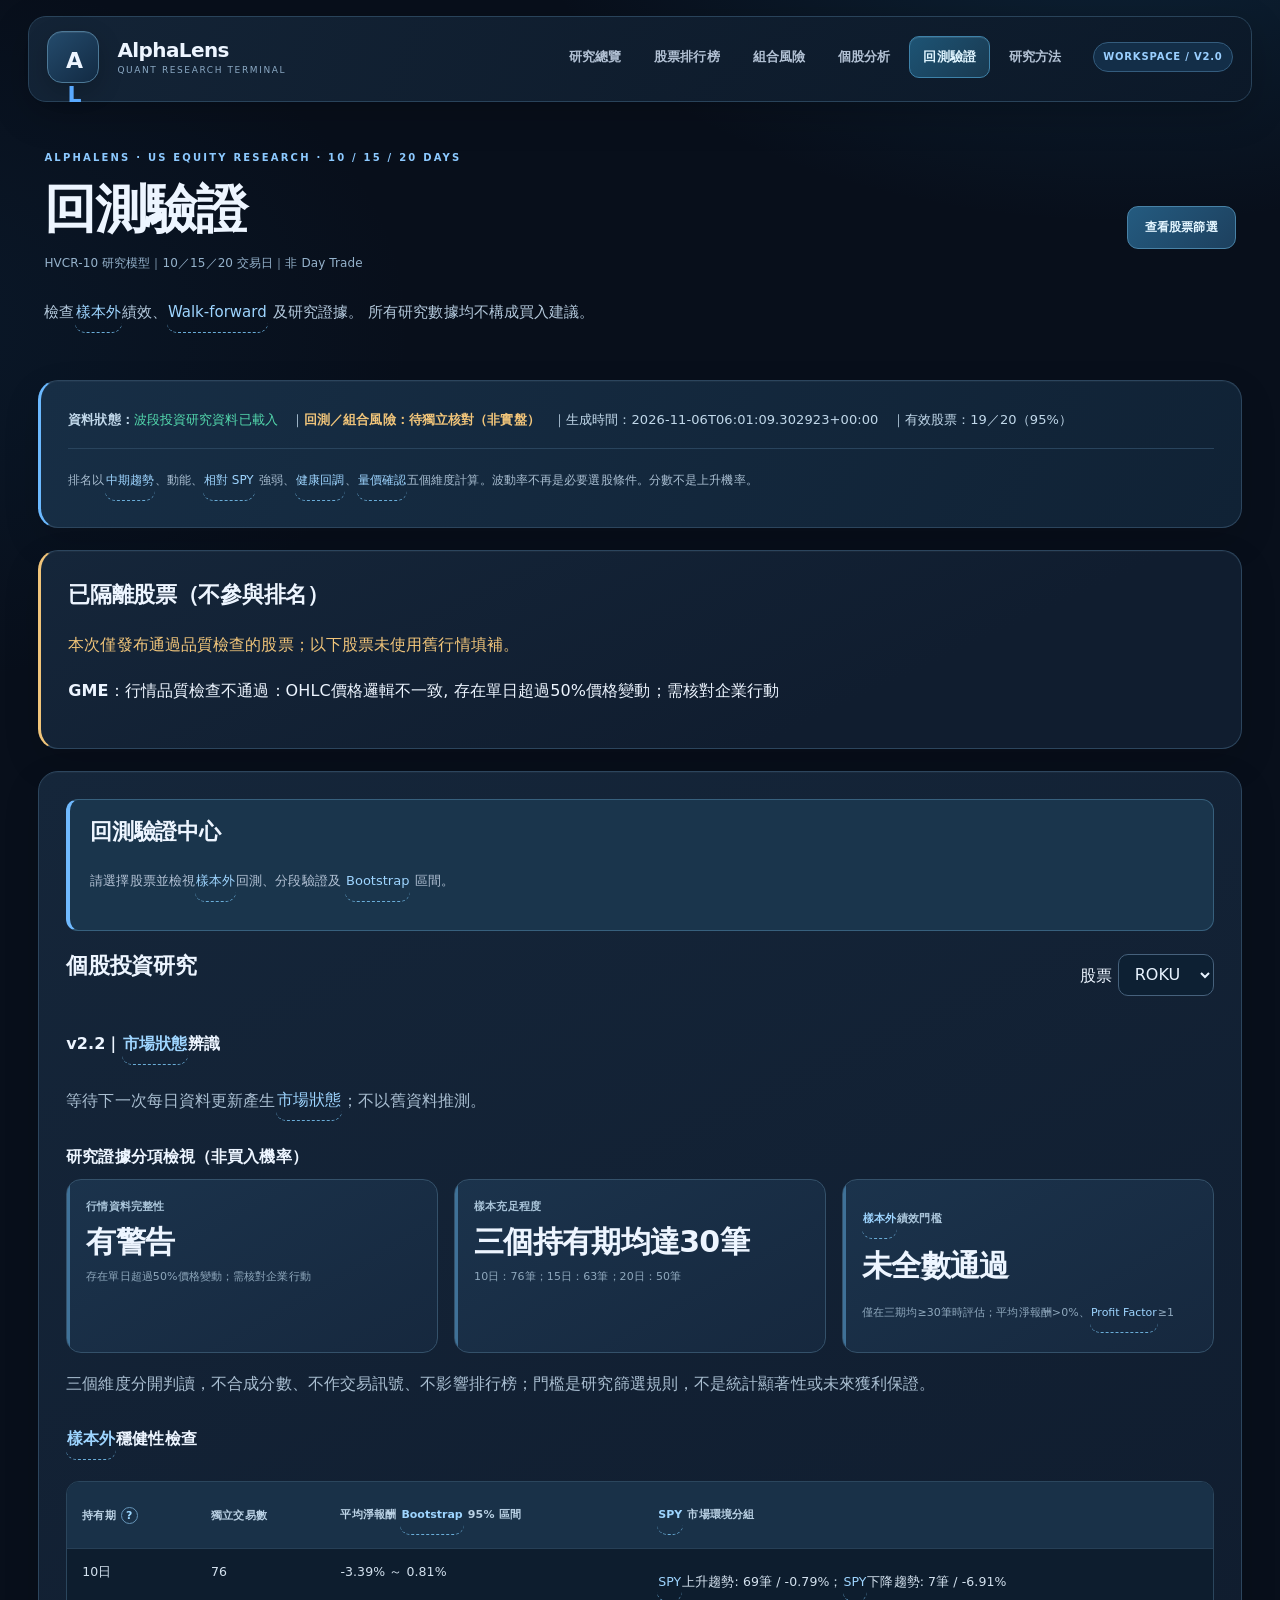
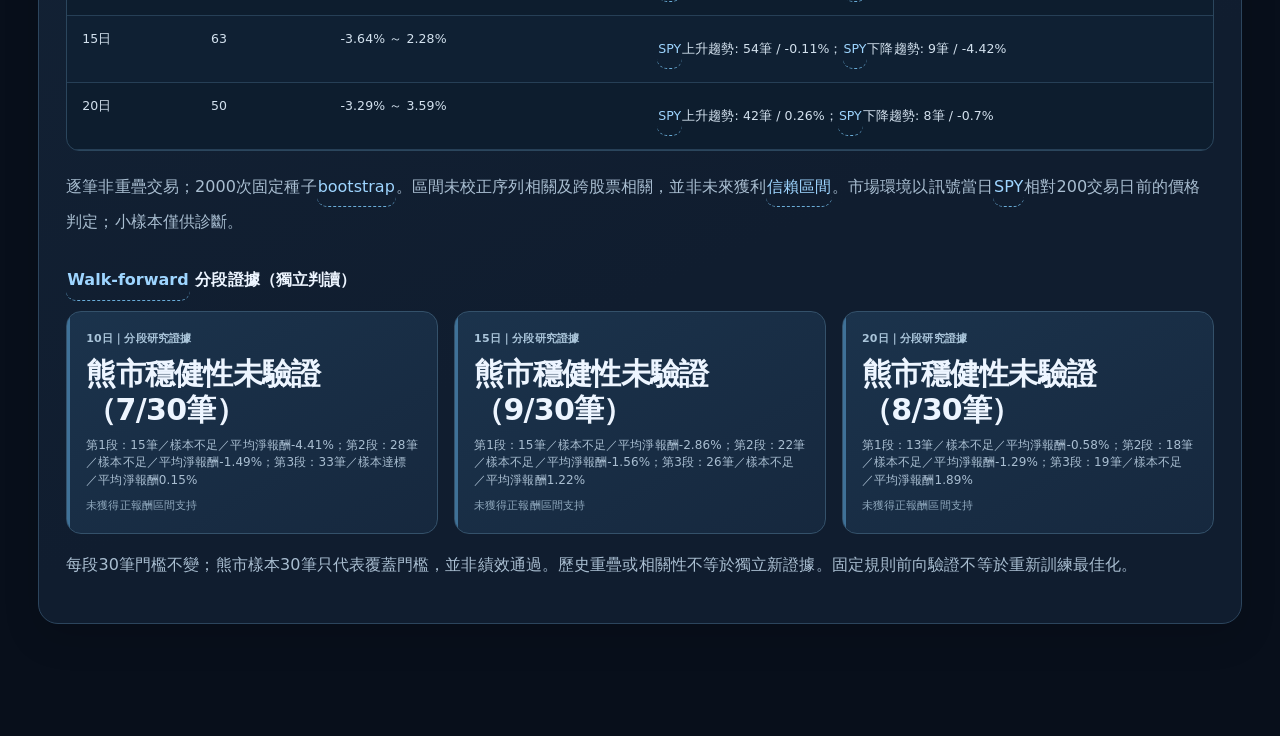
==== commit 1c405a3e: "Enable interactive metric header explanations on backtest.html" ====
--- a/site/backtest.html
+++ b/site/backtest.html
@@ -1,4 +1,4 @@
-<!doctype html><html lang="zh-Hant"><head><meta charset="utf-8"><meta name="viewport" content="width=device-width,initial-scale=1"><title>AlphaLens｜回測驗證</title><link rel="stylesheet" href="./quant-theme.css"><link rel="stylesheet" href="./workspace.css"><link rel="stylesheet" href="./design-v3.css"></head><body data-page="backtest"><main id="top"><div class="terminal-shell"><div class="brand-mark">A<span>L</span></div><div class="brand-copy"><strong>AlphaLens</strong><small>QUANT RESEARCH TERMINAL</small></div><nav class="terminal-nav" aria-label="主要導覽"><a href="./overview.html">研究總覽</a><a href="./screener.html">股票排行榜</a><a href="./portfolio.html">組合風險</a><a href="./stock.html">個股分析</a><a href="./backtest.html">回測驗證</a><a href="./method.html">研究方法</a></nav><span class="terminal-version">WORKSPACE / V2.0</span></div><div class="hero-head"><div class="hero-eyebrow">ALPHALENS · US EQUITY RESEARCH · 10 / 15 / 20 DAYS</div><div class="flex"><div><h1>回測驗證</h1><small>HVCR-10 研究模型｜10／15／20 交易日｜非 Day Trade</small></div><a href="./screener.html">查看股票篩選</a></div><p class="hero-subtitle">檢查樣本外績效、Walk-forward 及研究證據。 所有研究數據均不構成買入建議。</p></div>
+<!doctype html><html lang="zh-Hant"><head><meta charset="utf-8"><meta name="viewport" content="width=device-width,initial-scale=1"><title>AlphaLens｜回測驗證</title><link rel="stylesheet" href="./quant-theme.css"><link rel="stylesheet" href="./workspace.css"><link rel="stylesheet" href="./design-v3.css"><link rel="stylesheet" href="./mobile-v3.css"></head><body data-page="backtest"><main id="top"><div class="terminal-shell"><div class="brand-mark">A<span>L</span></div><div class="brand-copy"><strong>AlphaLens</strong><small>QUANT RESEARCH TERMINAL</small></div><nav class="terminal-nav" aria-label="主要導覽"><a href="./overview.html">研究總覽</a><a href="./screener.html">股票排行榜</a><a href="./portfolio.html">組合風險</a><a href="./stock.html">個股分析</a><a href="./backtest.html">回測驗證</a><a href="./method.html">研究方法</a></nav><span class="terminal-version">WORKSPACE / V2.0</span></div><div class="hero-head"><div class="hero-eyebrow">ALPHALENS · US EQUITY RESEARCH · 10 / 15 / 20 DAYS</div><div class="flex"><div><h1>回測驗證</h1><small>HVCR-10 研究模型｜10／15／20 交易日｜非 Day Trade</small></div><a href="./screener.html">查看股票篩選</a></div><p class="hero-subtitle">檢查樣本外績效、Walk-forward 及研究證據。 所有研究數據均不構成買入建議。</p></div>
 <section class="panel" id="data-health"><div id="health">讀取報告中…</div><p class="muted">排名以中期趨勢、動能、相對 SPY 強弱、健康回調、量價確認五個維度計算。波動率不再是必要選股條件。分數不是上升機率。</p></section>
 <div class="grid hero-metrics" id="summary"></div><section class="panel" id="exclusions" hidden></section><section class="panel overview-panel" id="overview" aria-label="快速研究概覽"><h2>10 秒研究總覽</h2><p class="muted">先看研究候選，再核對資料品質、財報風險及樣本證據。研究分數不是買入機率。</p><div class="grid" id="quick-overview"></div><div id="quick-list" class="scroll"></div></section>
 <section class="panel" id="portfolio" aria-label="組合風險研究"><div class="flex"><h2>10／15／20 日組合風險研究</h2><label>持有期 <select id="portfolio-horizon"><option value="10">10 日</option><option value="15">15 日</option><option value="20">20 日</option></select></label></div><div id="portfolio-status" class="muted">載入組合研究資料中…</div><div id="portfolio-summary" class="grid"></div><div class="chart-grid"><div class="chart-card"><div class="chart-title">組合權益走勢 <small>歷史模擬 NAV</small></div><div id="equity-chart" class="chart-container"></div></div><div class="chart-card"><div class="chart-title">組合回撤 <small>相對歷史高點</small></div><div id="drawdown-chart" class="chart-container"></div></div></div><div id="portfolio-regime"></div><p class="muted">獨立研究組合、歷史模擬，非實盤績效；資金使用率與回撤不能視為未來預測。股票相關性為研究股票池的歷史日報酬相關性。</p></section>
@@ -6,4 +6,4 @@
 <section class="panel" id="rankings"><div class="flex"><h2>投資研究機會排行榜</h2><div class="rank-controls"><label>搜尋 <input id="search-ticker" type="search" placeholder="股票代號" aria-label="搜尋股票代號"></label><label>狀態 <select id="filter-status"><option value="all">全部股票</option><option value="priority">優先研究</option><option value="watch">觀察名單</option></select></label><label>排序 <select id="sort"><option value="score">波段觀察分數（預設）</option><option value="mom">20日動能</option><option value="relative">相對 SPY 強度</option><option value="ticker">股票代號</option></select></label></div></div><div class="scroll"><table><thead><tr><th>排名</th><th>股票</th><th>價格</th><th>波段分數</th><th>研究狀態</th><th>財報風險</th><th>數據品質</th><th>20日動能</th><th>相對SPY</th><th>10日樣本外平均淨報酬</th><th>樣本數</th><th>行情日</th></tr></thead><tbody id="rows"></tbody></table></div><p><small>樣本外平均淨報酬是歷史測試結果，不是預測回報。排名不以該歷史回報直接排序，以免過度擬合。</small></p></section>
 <section class="panel" id="stock"><div class="page-lead"><h2>回測驗證中心</h2><p>請選擇股票並檢視樣本外回測、分段驗證及 Bootstrap 區間。</p></div><div class="flex"><h2>個股投資研究</h2><label>股票 <select id="ticker"></select></label></div><div id="detail"></div><div id="research-confidence"></div><div id="risk-warnings"></div><div id="stage2"></div><div id="robustness"></div><div id="forward-evidence"></div></section>
 <section class="panel" id="methodology"><h2>模型限制與方法</h2><p class="notice">目前為規則式研究分數，未經跨股票機率校準；尚未完整納入財報事件與估值因素；組合風險為歷史模擬，固定規則 walk-forward 並非重新調參驗證。不要將「優先研究」理解為買入建議。</p><p>回測：使用時間切分及 walk-forward 驗證；樣本外每隔持有期抽取非重疊候選日；候選日分數至少60分；訊號後下一交易日開盤入場，10／15／20交易日末收盤出場；單邊假設成本15bps、滑價10bps。這是歷史觀察，不是實際成交績效。</p></section>
-</main><script defer src="./research-app.js"></script><script defer src="./glossary.js"></script></body></html>+</main><script defer src="./research-app.js"></script><script defer src="./metric-tooltips.js"></script><script defer src="./glossary.js"></script></body></html>
--- a/site/mobile-v3.css
+++ b/site/mobile-v3.css
@@ -0,0 +1,78 @@
+/* AlphaLens mobile-first viewport refinements; visual-only. */
+html{width:100%;overflow-x:clip;-webkit-text-size-adjust:100%}
+body{min-width:0;width:100%;overflow-x:clip}
+main,main>*,.panel,.grid,.grid>*,.chart-grid,.chart-card,.flex,.flex>*{min-width:0}
+img,svg,canvas{max-width:100%}
+@media(max-width:767px){
+ main{width:100%;max-width:100%;padding:10px 12px calc(40px + env(safe-area-inset-bottom,0px))}
+ .terminal-shell{display:grid;grid-template-columns:44px minmax(0,1fr) auto;gap:8px 11px;padding:12px;margin:0;border-radius:15px}
+ .brand-mark{grid-column:1;grid-row:1;width:44px;height:44px}
+ .brand-copy{grid-column:2;grid-row:1;min-width:0}
+ .brand-copy strong{font-size:17px}
+ .brand-copy small{font-size:8px;letter-spacing:1px}
+ .terminal-version{grid-column:3;grid-row:1;align-self:center;font-size:9px;padding:5px 7px}
+ .terminal-nav{grid-column:1/-1;grid-row:2;order:initial;display:flex;width:100%;min-width:0;max-width:100%;gap:5px;overflow-x:auto;overscroll-behavior-x:contain;scroll-snap-type:x proximity;scrollbar-width:none;padding:9px 0 2px;margin:0}
+ .terminal-nav::-webkit-scrollbar{display:none}
+ .terminal-nav a{flex:0 0 auto;white-space:nowrap;padding:10px 12px;min-height:42px;display:flex;align-items:center;scroll-snap-align:start;font-size:12px}
+ .hero-head{padding:25px 3px 13px}
+ .hero-eyebrow{font-size:9px;letter-spacing:1.2px;line-height:1.6}
+ .hero-head .flex{display:flex;align-items:flex-start;flex-direction:column;gap:14px}
+ .hero-head h1{font-size:clamp(28px,8vw,36px);letter-spacing:-.8px;line-height:1.18}
+ .hero-head small{font-size:11px;line-height:1.6}
+ .hero-subtitle{font-size:13px;line-height:1.75;margin:11px 0 0}
+ .hero-head .flex>a{font-size:12px;min-height:42px;display:inline-flex;align-items:center}
+ .panel{padding:16px;margin:13px 0;border-radius:15px}
+ .panel h2{font-size:18px;margin-bottom:13px}
+ .panel h3{font-size:15px}
+ .panel p{font-size:12.5px;line-height:1.8}
+ #data-health{padding:14px}
+ #health{font-size:12px;overflow-wrap:anywhere}
+ .grid,.hero-metrics{grid-template-columns:repeat(2,minmax(0,1fr));gap:10px}
+ .stat{padding:13px 12px;gap:6px;min-height:92px;border-radius:12px}
+ .stat b,#portfolio-summary .stat b{font-size:clamp(18px,5vw,24px);line-height:1.2;letter-spacing:-.4px}
+ .stat small:first-child{font-size:10px}
+ .stat small:last-child{font-size:10px;overflow-wrap:anywhere}
+ .chart-grid{grid-template-columns:minmax(0,1fr);gap:12px;margin:12px 0}
+ .chart-card{padding:12px;border-radius:12px;overflow:hidden}
+ .chart-title{font-size:12px;flex-wrap:wrap;gap:4px}
+ .chart-container{width:100%;overflow-x:auto}
+ .chart-container svg{width:100%;max-width:100%;height:auto;min-height:160px}
+ .rank-controls{display:grid;grid-template-columns:repeat(2,minmax(0,1fr));width:100%;gap:10px}
+ .rank-controls label{display:flex;flex-direction:column;align-items:stretch;gap:5px;min-width:0;font-size:11px}
+ .rank-controls label:first-child{grid-column:1/-1}
+ .rank-controls input,.rank-controls select{width:100%;max-width:none;min-width:0;font-size:16px;min-height:44px}
+ select,input,button{min-height:44px}
+ #portfolio>.flex,#stock>.flex,#rankings>.flex{align-items:stretch;gap:12px}
+ #portfolio>.flex label,#stock>.flex label{display:flex;align-items:center;gap:9px;font-size:12px}
+ #portfolio>.flex select,#stock>.flex select{min-width:100px;max-width:100%;font-size:16px}
+ .scroll{max-width:100%;overflow-x:auto;overflow-y:visible;overscroll-behavior-x:contain;-webkit-overflow-scrolling:touch}
+ #rankings table{min-width:950px}
+ #quick-list table{min-width:630px}
+ #stock .scroll table{min-width:620px}
+ table{font-size:12px}
+ th,td{padding:10px 11px}
+ .glossary-modal{width:calc(100vw - 24px);max-width:440px;max-height:calc(100dvh - 24px);padding:17px}
+ .glossary-modal .glossary-header h2{font-size:18px}
+}
+@media(max-width:390px){
+ main{padding-left:9px;padding-right:9px}
+ .terminal-shell{padding:10px;grid-template-columns:40px minmax(0,1fr)}
+ .brand-mark{width:40px;height:40px}
+ .terminal-version{display:none}
+ .terminal-nav{grid-column:1/-1}
+ .hero-head h1{font-size:29px}
+ .grid,.hero-metrics{grid-template-columns:repeat(2,minmax(0,1fr))}
+ .stat{padding:11px 10px}
+ .stat b{font-size:19px}
+ #quick-overview.grid,#portfolio-summary.grid{grid-template-columns:repeat(2,minmax(0,1fr))}
+}
+@media(max-width:330px){
+ .grid,.hero-metrics,#quick-overview.grid,#portfolio-summary.grid{grid-template-columns:minmax(0,1fr)}
+ .rank-controls{grid-template-columns:minmax(0,1fr)}
+ .rank-controls label:first-child{grid-column:auto}
+}
+@media(min-width:768px) and (max-width:1024px){
+ main{padding:18px 22px 65px}
+ .grid{grid-template-columns:repeat(2,minmax(0,1fr))}
+ .terminal-nav{flex-wrap:nowrap;overflow-x:auto}
+}
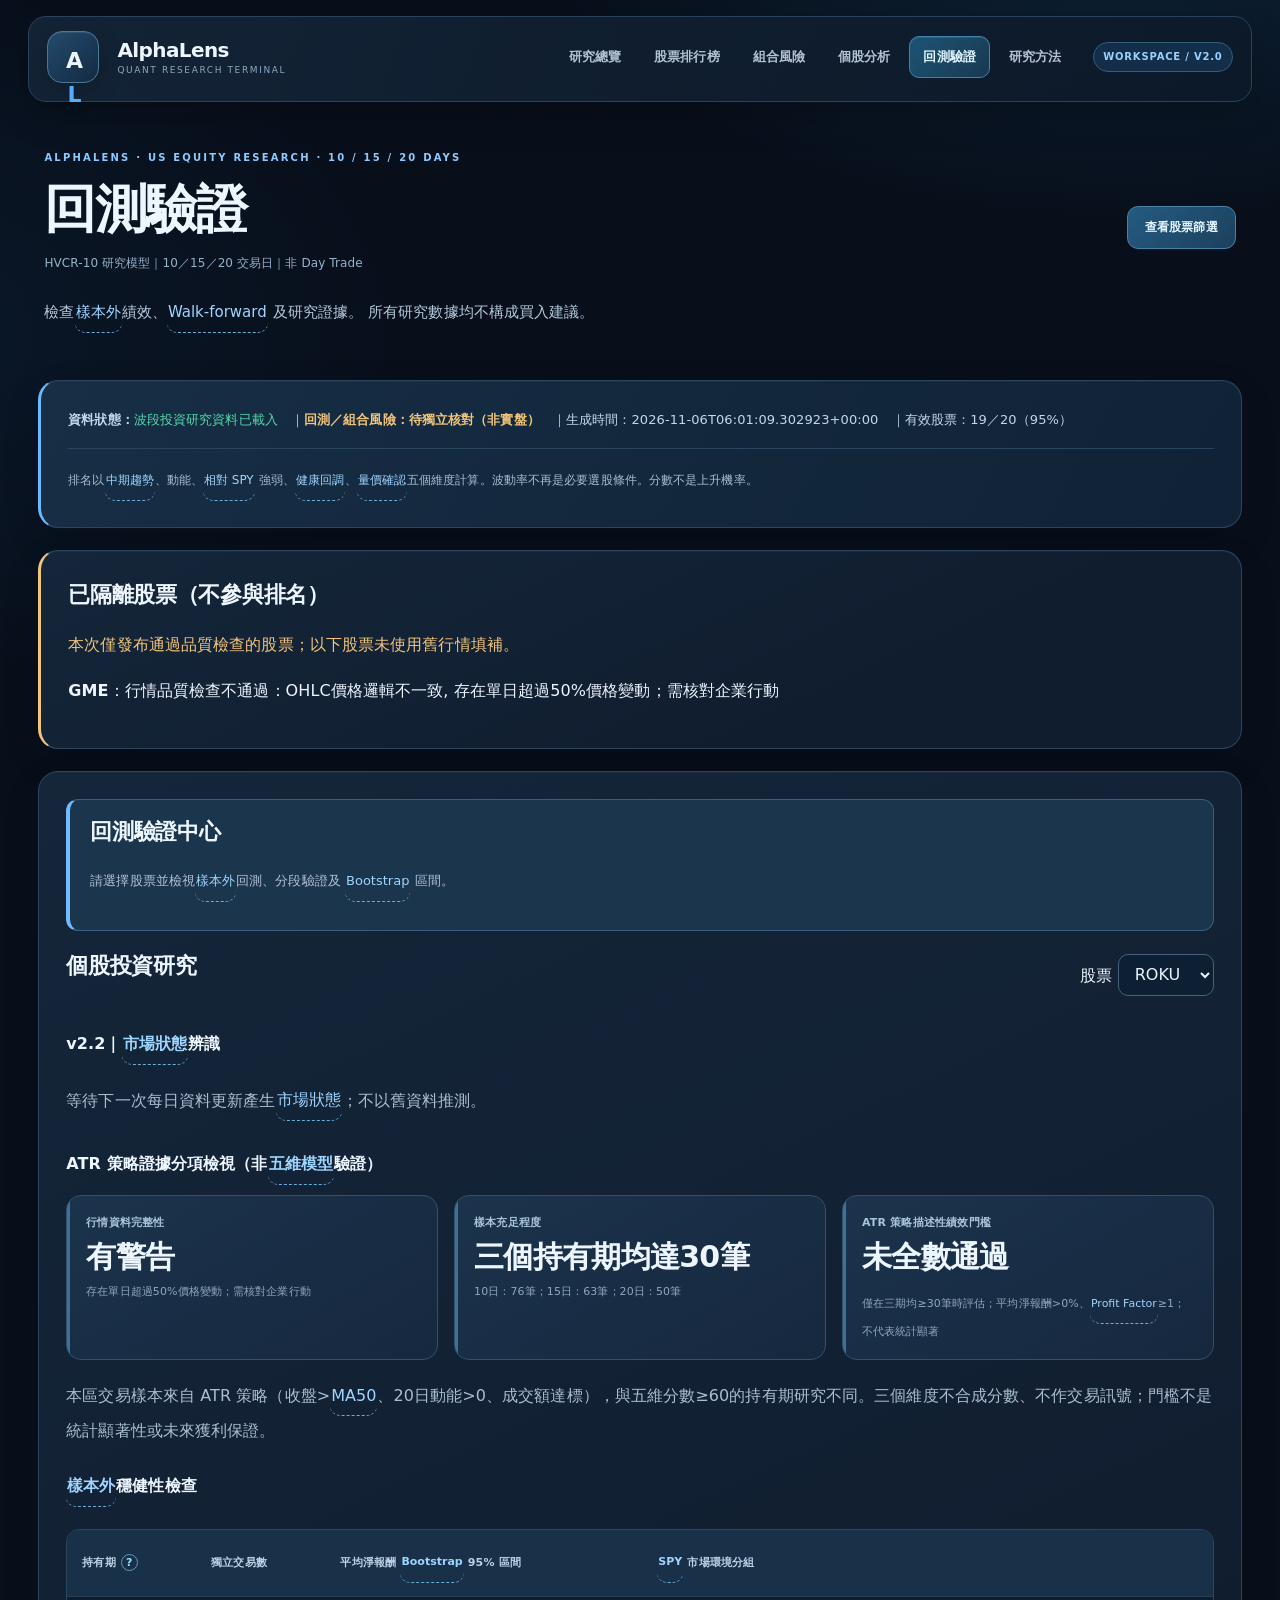
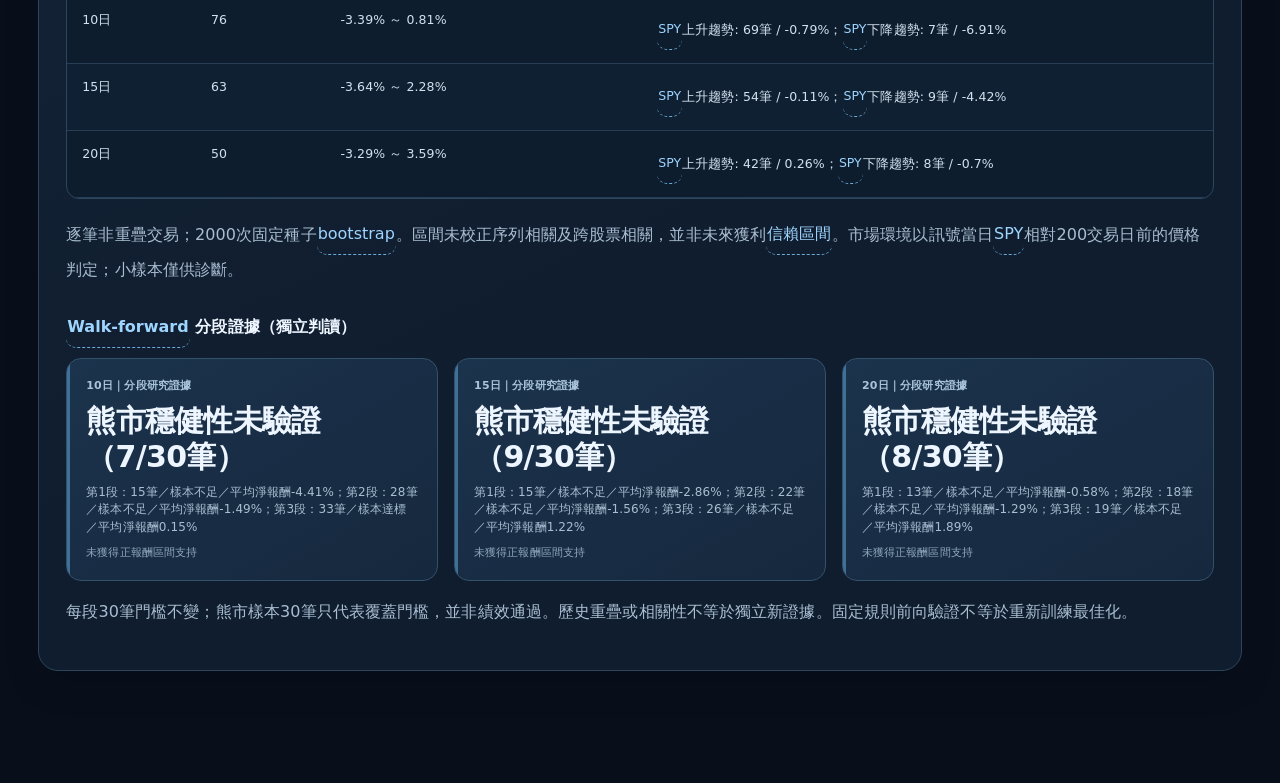
==== commit dc36f4b2: "P1: clarify strategy provenance and evidence labels on backtest" ====
--- a/site/backtest.html
+++ b/site/backtest.html
@@ -1,9 +1,9 @@
 <!doctype html><html lang="zh-Hant"><head><meta charset="utf-8"><meta name="viewport" content="width=device-width,initial-scale=1"><title>AlphaLens｜回測驗證</title><link rel="stylesheet" href="./quant-theme.css"><link rel="stylesheet" href="./workspace.css"><link rel="stylesheet" href="./design-v3.css"><link rel="stylesheet" href="./mobile-v3.css"></head><body data-page="backtest"><main id="top"><div class="terminal-shell"><div class="brand-mark">A<span>L</span></div><div class="brand-copy"><strong>AlphaLens</strong><small>QUANT RESEARCH TERMINAL</small></div><nav class="terminal-nav" aria-label="主要導覽"><a href="./overview.html">研究總覽</a><a href="./screener.html">股票排行榜</a><a href="./portfolio.html">組合風險</a><a href="./stock.html">個股分析</a><a href="./backtest.html">回測驗證</a><a href="./method.html">研究方法</a></nav><span class="terminal-version">WORKSPACE / V2.0</span></div><div class="hero-head"><div class="hero-eyebrow">ALPHALENS · US EQUITY RESEARCH · 10 / 15 / 20 DAYS</div><div class="flex"><div><h1>回測驗證</h1><small>HVCR-10 研究模型｜10／15／20 交易日｜非 Day Trade</small></div><a href="./screener.html">查看股票篩選</a></div><p class="hero-subtitle">檢查樣本外績效、Walk-forward 及研究證據。 所有研究數據均不構成買入建議。</p></div>
 <section class="panel" id="data-health"><div id="health">讀取報告中…</div><p class="muted">排名以中期趨勢、動能、相對 SPY 強弱、健康回調、量價確認五個維度計算。波動率不再是必要選股條件。分數不是上升機率。</p></section>
 <div class="grid hero-metrics" id="summary"></div><section class="panel" id="exclusions" hidden></section><section class="panel overview-panel" id="overview" aria-label="快速研究概覽"><h2>10 秒研究總覽</h2><p class="muted">先看研究候選，再核對資料品質、財報風險及樣本證據。研究分數不是買入機率。</p><div class="grid" id="quick-overview"></div><div id="quick-list" class="scroll"></div></section>
-<section class="panel" id="portfolio" aria-label="組合風險研究"><div class="flex"><h2>10／15／20 日組合風險研究</h2><label>持有期 <select id="portfolio-horizon"><option value="10">10 日</option><option value="15">15 日</option><option value="20">20 日</option></select></label></div><div id="portfolio-status" class="muted">載入組合研究資料中…</div><div id="portfolio-summary" class="grid"></div><div class="chart-grid"><div class="chart-card"><div class="chart-title">組合權益走勢 <small>歷史模擬 NAV</small></div><div id="equity-chart" class="chart-container"></div></div><div class="chart-card"><div class="chart-title">組合回撤 <small>相對歷史高點</small></div><div id="drawdown-chart" class="chart-container"></div></div></div><div id="portfolio-regime"></div><p class="muted">獨立研究組合、歷史模擬，非實盤績效；資金使用率與回撤不能視為未來預測。股票相關性為研究股票池的歷史日報酬相關性。</p></section>
+<section class="panel" id="portfolio" aria-label="組合風險研究"><div class="flex"><h2>10／15／20 日組合風險研究</h2><label>持有期 <select id="portfolio-horizon"><option value="10">10 日</option><option value="15">15 日</option><option value="20">20 日</option></select></label></div><div id="portfolio-status" class="muted">載入組合研究資料中…</div><div id="portfolio-summary" class="grid"></div><div class="chart-grid"><div class="chart-card"><div class="chart-title">組合權益走勢 <small>歷史模擬 NAV</small></div><div id="equity-chart" class="chart-container"></div></div><div class="chart-card"><div class="chart-title">組合回撤 <small>相對歷史高點</small></div><div id="drawdown-chart" class="chart-container"></div></div></div><div id="portfolio-regime"></div><p class="muted">此組合使用 ATR 獨立策略交易事件（非五維核心策略），為歷史模擬而非實盤績效；資金使用率與回撤不能視為未來預測。股票相關性為研究股票池的歷史日報酬相關性。</p></section>
 <section class="panel" id="market-section"><h2>第一階段｜大市環境與事件風險</h2><div class="grid" id="market"></div><p class="muted">SPY／QQQ 趨勢與 VIX 只供風險判斷；財報日期未取得時顯示「待確認」，不代表沒有財報。</p></section>
-<section class="panel" id="rankings"><div class="flex"><h2>投資研究機會排行榜</h2><div class="rank-controls"><label>搜尋 <input id="search-ticker" type="search" placeholder="股票代號" aria-label="搜尋股票代號"></label><label>狀態 <select id="filter-status"><option value="all">全部股票</option><option value="priority">優先研究</option><option value="watch">觀察名單</option></select></label><label>排序 <select id="sort"><option value="score">波段觀察分數（預設）</option><option value="mom">20日動能</option><option value="relative">相對 SPY 強度</option><option value="ticker">股票代號</option></select></label></div></div><div class="scroll"><table><thead><tr><th>排名</th><th>股票</th><th>價格</th><th>波段分數</th><th>研究狀態</th><th>財報風險</th><th>數據品質</th><th>20日動能</th><th>相對SPY</th><th>10日樣本外平均淨報酬</th><th>樣本數</th><th>行情日</th></tr></thead><tbody id="rows"></tbody></table></div><p><small>樣本外平均淨報酬是歷史測試結果，不是預測回報。排名不以該歷史回報直接排序，以免過度擬合。</small></p></section>
+<section class="panel" id="rankings"><div class="flex"><h2>投資研究機會排行榜</h2><div class="rank-controls"><label>搜尋 <input id="search-ticker" type="search" placeholder="股票代號" aria-label="搜尋股票代號"></label><label>狀態 <select id="filter-status"><option value="all">全部股票</option><option value="priority">優先研究</option><option value="watch">觀察名單</option></select></label><label>排序 <select id="sort"><option value="score">波段觀察分數（預設）</option><option value="mom">20日動能</option><option value="relative">相對 SPY 強度</option><option value="ticker">股票代號</option></select></label></div></div><div class="scroll"><table><thead><tr><th>排名</th><th>股票</th><th>價格</th><th>波段分數</th><th>研究狀態</th><th>財報風險</th><th>數據品質</th><th>20日動能</th><th>相對SPY</th><th>10日樣本外平均淨報酬</th><th>樣本數</th><th>行情日</th></tr></thead><tbody id="rows"></tbody></table></div><p><small>本表顯示五維核心分數≥60的持有期回測，不是 ATR 策略回測；歷史報酬不等於預測回報，且不參與排序。</small></p></section>
 <section class="panel" id="stock"><div class="page-lead"><h2>回測驗證中心</h2><p>請選擇股票並檢視樣本外回測、分段驗證及 Bootstrap 區間。</p></div><div class="flex"><h2>個股投資研究</h2><label>股票 <select id="ticker"></select></label></div><div id="detail"></div><div id="research-confidence"></div><div id="risk-warnings"></div><div id="stage2"></div><div id="robustness"></div><div id="forward-evidence"></div></section>
-<section class="panel" id="methodology"><h2>模型限制與方法</h2><p class="notice">目前為規則式研究分數，未經跨股票機率校準；尚未完整納入財報事件與估值因素；組合風險為歷史模擬，固定規則 walk-forward 並非重新調參驗證。不要將「優先研究」理解為買入建議。</p><p>回測：使用時間切分及 walk-forward 驗證；樣本外每隔持有期抽取非重疊候選日；候選日分數至少60分；訊號後下一交易日開盤入場，10／15／20交易日末收盤出場；單邊假設成本15bps、滑價10bps。這是歷史觀察，不是實際成交績效。</p></section>
+<section class="panel" id="methodology"><h2>模型限制與方法</h2><p class="notice">目前為規則式研究分數，未經跨股票機率校準；尚未完整納入財報事件與估值因素；組合風險為歷史模擬，固定規則 walk-forward 並非重新調參驗證。不要將「優先研究」理解為買入建議。</p><p>五維核心持有期研究：70/30時間切分，候選日五維分數≥60，每隔持有期抽取非重疊訊號，下一交易日開盤入場、期限末收盤出場。ATR 獨立策略：前40%歷史暖機、後60%逐日驗證，收盤>MA50、20日動能>0及成交額達標，使用2 ATR止損與2R目標，並生成組合風險模擬。兩者均假設單邊成本15bps、滑價10bps；不能混為同一策略績效，也不是實盤結果。</p></section>
 </main><script defer src="./research-app.js"></script><script defer src="./metric-tooltips.js"></script><script defer src="./glossary.js"></script></body></html>
